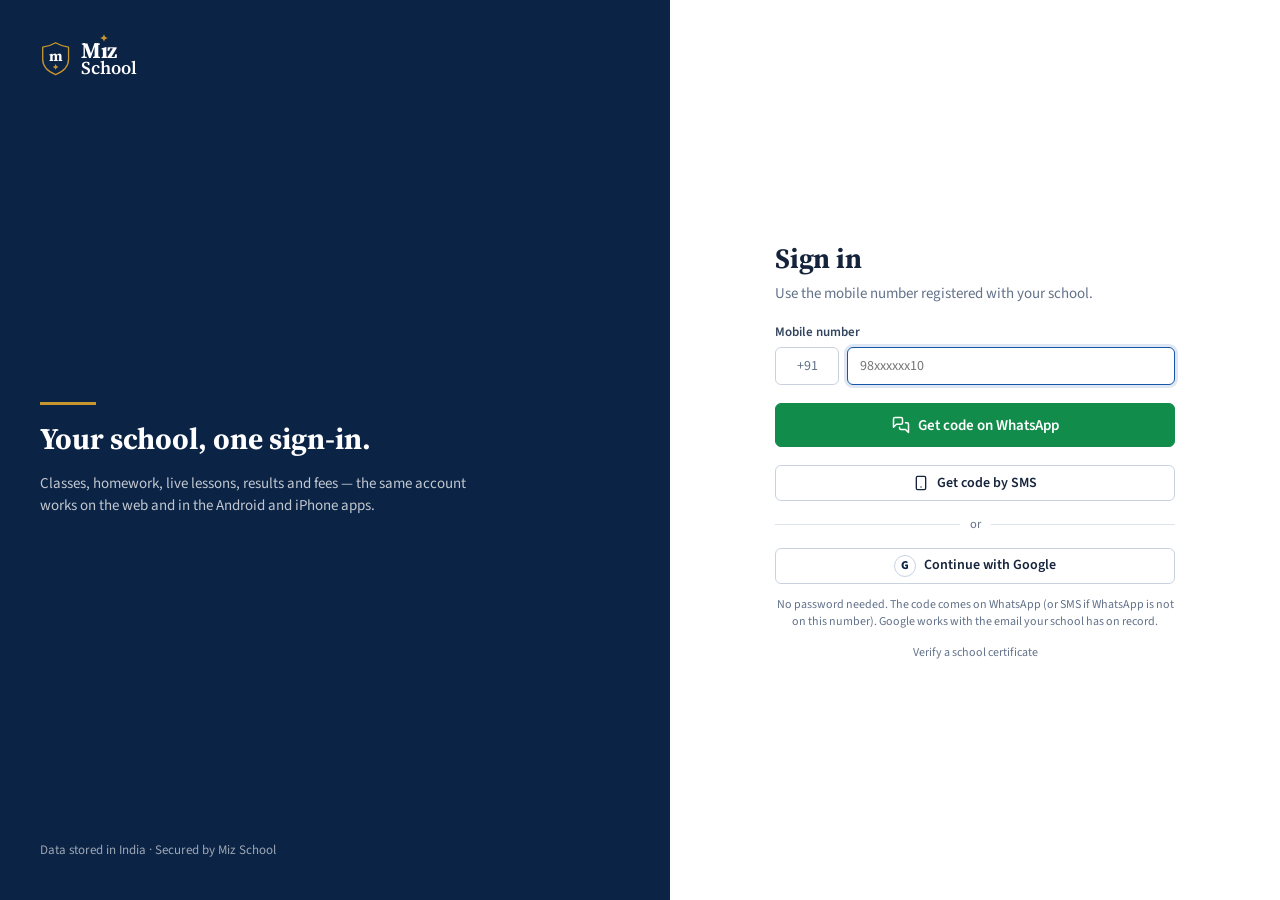
==== staging/index.html @ 941ff46e "Add files via upload" ====
<!doctype html>
<html lang="en">
  <head>
    <meta charset="UTF-8" />
    <meta name="viewport" content="width=device-width, initial-scale=1.0" />
    <meta name="theme-color" content="#0B2345" />
    <link rel="icon" type="image/png" href="./favicon.png" />
    <link rel="apple-touch-icon" href="./app-icon.png" />
    <link rel="preconnect" href="https://fonts.googleapis.com" />
    <link href="https://fonts.googleapis.com/css2?family=Source+Sans+3:wght@400;600;700&family=Source+Serif+4:opsz,wght@8..60,600;8..60,700&display=swap" rel="stylesheet" />
    <title>Miz School · STAGING</title>
  </head>
  <body>
    <div id="root"></div>
    <link rel="stylesheet" href="./main.css"><script type="module" src="./main.js"></script>
  </body>
</html>
---- staging/main.css ----
:root{--brand:#1457a6;--brand-ink:#0b2345;--accent:#c8962e;--brand-50:color-mix(in srgb,var(--brand)7%,white);--brand-100:color-mix(in srgb,var(--brand)14%,white);--brand-600:color-mix(in srgb,var(--brand)85%,black);--bg:#f3f6fa;--surface:#fff;--surface-2:#f8fafc;--line:#dde4ed;--line-strong:#c9d3e0;--ink:#15233b;--ink-2:#33445e;--muted:#63728a;--success:#1e7b4f;--success-bg:#e6f4ec;--danger:#b42318;--danger-bg:#fdecea;--warn:#a15c00;--warn-bg:#fff4e0;--info-bg:var(--brand-50);--radius:6px;--radius-lg:8px;--shadow:0 1px 2px #1023400f;--font:"Source Sans 3",system-ui,-apple-system,"Segoe UI",Roboto,sans-serif;--serif:"Source Serif 4",Georgia,"Times New Roman",serif;--sidebar-w:248px}*{box-sizing:border-box}html,body,#root{height:100%}body{background:var(--bg);color:var(--ink);font-family:var(--font);-webkit-font-smoothing:antialiased;margin:0;font-size:15px;line-height:1.45}a{color:var(--brand);text-decoration:none}a:hover{text-decoration:underline}button{font:inherit}h1,h2,h3,h4{color:var(--ink);margin:0}h1{font-family:var(--serif);letter-spacing:-.01em;font-size:26px;font-weight:700}h2{font-size:18px;font-weight:700}h3{font-size:15px;font-weight:700}p{margin:0}.serif{font-family:var(--serif)}.muted{color:var(--muted)}.small{font-size:13px}.xs{font-size:12px}.strong{font-weight:600}.nowrap{white-space:nowrap}.tnum{font-variant-numeric:tabular-nums}.upper{text-transform:uppercase;letter-spacing:.06em;color:var(--muted);font-size:11.5px;font-weight:700}.row{display:flex;align-items: center;gap:12px}.row.wrap{flex-wrap:wrap}.row.between{justify-content:space-between}.row.top{align-items: flex-start}.stack{display:flex;flex-direction:column;gap:16px}.stack-sm{display:flex;flex-direction:column;gap:8px}.grow{flex:1;min-width:0}.grid{display:grid;gap:16px}.g-2{grid-template-columns:repeat(2,minmax(0,1fr))}.g-3{grid-template-columns:repeat(3,minmax(0,1fr))}.g-4{grid-template-columns:repeat(4,minmax(0,1fr))}.g-main{grid-template-columns:minmax(0,1.65fr)minmax(0,1fr)}@media (max-width:1100px){.g-4{grid-template-columns:repeat(2,minmax(0,1fr))}.g-main{grid-template-columns:1fr}}@media (max-width:720px){.g-2,.g-3{grid-template-columns:1fr}}@media (max-width:520px){.g-4{grid-template-columns:repeat(2,minmax(0,1fr));gap:10px}}.btn{display:inline-flex;border-radius:var(--radius);border:1px solid var(--line-strong);background:var(--surface);color:var(--ink);cursor:pointer;white-space:nowrap;justify-content:center;align-items: center;gap:8px;height:36px;padding:0 14px;font-size:14px;font-weight:600;text-decoration:none!important}.btn:hover{background:var(--surface-2);border-color:#b7c3d3}.btn-primary{background:var(--brand);border-color:var(--brand);color:#fff}.btn-primary:hover{background:var(--brand-600);border-color:var(--brand-600)}.btn-ink{background:var(--brand-ink);border-color:var(--brand-ink);color:#fff}.btn-ghost{color:var(--ink-2);background:0 0;border-color:#0000}.btn-ghost:hover{background:var(--brand-50)}.btn-success{background:var(--success);border-color:var(--success);color:#fff}.btn-danger{color:var(--danger);background:#fff;border-color:#f1b5ae}.btn-sm{height:30px;padding:0 10px;font-size:13px}.btn-lg{height:44px;padding:0 20px;font-size:15px}.btn-block{width:100%}.btn:disabled{opacity:.55;cursor:not-allowed}.icon-btn{border-radius:var(--radius);display:inline-grid;color:var(--ink-2);cursor:pointer;position:relative;background:0 0;border:1px solid #0000;place-items: center;width:36px;height:36px;padding:0}.icon-btn:hover{background:var(--brand-50)}.card{background:var(--surface);border:1px solid var(--line);border-radius:var(--radius-lg);box-shadow:var(--shadow);min-width:0}.card-h{display:flex;border-bottom:1px solid var(--line);justify-content:space-between;align-items: center;gap:12px;padding:14px 16px}.card-h h2{font-size:15.5px}.card-b{padding:16px}.card-f{border-top:1px solid var(--line);background:var(--surface-2);border-radius:0 0 var(--radius-lg)var(--radius-lg);padding:10px 16px}.stat{display:flex;flex-direction:column;gap:4px;padding:14px 16px}.stat .label{color:var(--muted);display:flex;align-items: center;gap:6px;font-size:13px;font-weight:600}.stat .value{letter-spacing:-.01em;font-variant-numeric:tabular-nums;font-size:26px;font-weight:700}.stat .foot{color:var(--muted);font-size:12.5px}.stat .ico{display:grid;background:var(--brand-50);color:var(--brand);border-radius:6px;place-items: center;width:30px;height:30px}@media (max-width:520px){.stat .value{font-size:21px}.stat{padding:12px}}.badge{display:inline-flex;white-space:nowrap;color:var(--ink-2);background:#eef2f7;border-radius:4px;align-items: center;gap:5px;height:22px;padding:0 8px;font-size:12px;font-weight:600}.badge.green{background:var(--success-bg);color:var(--success)}.badge.red{background:var(--danger-bg);color:var(--danger)}.badge.amber{background:var(--warn-bg);color:var(--warn)}.badge.blue{background:var(--brand-50);color:var(--brand)}.badge.navy{background:var(--brand-ink);color:#fff}.dot{display:inline-block;background:currentColor;border-radius:50%;width:8px;height:8px}.table-wrap{overflow-x:auto}table.table{border-collapse:collapse;width:100%;font-size:14px}.table th{text-align:left;text-transform:uppercase;letter-spacing:.04em;color:var(--muted);background:var(--surface-2);border-bottom:1px solid var(--line);white-space:nowrap;padding:9px 12px;font-size:12px;font-weight:700}.table td{vertical-align:middle;border-bottom:1px solid #edf1f6;padding:10px 12px}.table tr:last-child td{border-bottom:0}.table tbody tr:hover td{background:#fafcfe}.table .num{text-align:right;font-variant-numeric:tabular-nums}.field{display:flex;flex-direction:column;gap:6px}.field label{color:var(--ink-2);font-size:13px;font-weight:600}.input,.select,textarea.input{border:1px solid var(--line-strong);border-radius:var(--radius);color:var(--ink);font:inherit;outline:none;background:#fff;width:100%;height:38px;padding:0 12px;font-size:14px}textarea.input{resize:vertical;height:auto;min-height:84px;padding:10px 12px}.input:focus,.select:focus{border-color:var(--brand);box-shadow:0 0 0 3px var(--brand-100)}.search{position:relative}.search svg{position:absolute;color:var(--muted);top:50%;left:10px;transform:translateY(-50%)}.search .input{padding-left:34px}.tabs{display:flex;border-bottom:1px solid var(--line);overflow-x:auto;scrollbar-width:none;gap:2px}.tab{color:var(--muted);cursor:pointer;white-space:nowrap;background:0 0;border:0;border-bottom:2px solid #0000;margin-bottom:-1px;padding:10px 14px;font-size:14px;font-weight:600}.tab.active{color:var(--brand);border-bottom-color:var(--brand)}.seg{display:inline-flex;border:1px solid var(--line-strong);border-radius:var(--radius);overflow:hidden;background:#fff}.seg button{color:var(--ink-2);cursor:pointer;border:0;border-right:1px solid var(--line);background:0 0;padding:6px 12px;font-size:13px;font-weight:600}.seg button:last-child{border-right:0}.seg button.on{background:var(--brand);color:#fff}.list>*{border-bottom:1px solid #edf1f6;padding:12px 16px}.list>:last-child{border-bottom:0}.avatar{display:grid;background:var(--brand-100);color:var(--brand-ink);border-radius:50%;flex-shrink:0;place-items: center;width:36px;height:36px;font-size:13px;font-weight:700}.avatar.sm{width:28px;height:28px;font-size:11px}.avatar.lg{width:52px;height:52px;font-size:18px}.progress{overflow:hidden;background:#e7edf4;border-radius:3px;height:6px}.progress>span{display:block;background:var(--brand);border-radius:3px;height:100%}.time-col{font-variant-numeric:tabular-nums;color:var(--brand-ink);flex-shrink:0;width:58px;font-weight:700}.divider{background:var(--line);height:1px}.empty{text-align:center;color:var(--muted);padding:32px}.shell{display:flex;min-height:100vh}.sidebar{width:var(--sidebar-w);background:var(--surface);border-right:1px solid var(--line);position:sticky;overflow-y:auto;display:flex;flex-direction:column;flex-shrink:0;height:100vh;top:0}.sb-school{border-bottom:1px solid var(--line);display:flex;align-items: center;gap:10px;padding:16px 16px 14px}.sb-school .name{font-family:var(--serif);color:var(--brand-ink);font-size:15px;font-weight:700;line-height:1.2}.sb-nav{flex:1;padding:8px 10px 16px}.sb-group{margin-top:14px}.sb-group .upper{padding:0 10px 6px;font-size:11px}.sb-link{display:flex;border-radius:var(--radius);color:var(--ink-2);cursor:pointer;text-align:left;background:0 0;border:0;align-items: center;gap:10px;width:100%;padding:8px 10px;font-size:14px;font-weight:600}.sb-link:hover{background:var(--brand-50);text-decoration:none}.sb-link.active{background:var(--brand-50);color:var(--brand);box-shadow:inset 3px 0 0 var(--brand)}.sb-link svg{flex-shrink:0}.sb-foot{border-top:1px solid var(--line);color:var(--muted);padding:12px 16px;font-size:12px}.main{display:flex;flex-direction:column;flex:1;min-width:0}.topbar{background:var(--surface);border-bottom:1px solid var(--line);display:flex;position:sticky;z-index:20;align-items: center;gap:12px;height:60px;padding:0 20px;top:0}.topbar .school-title{display:none}.ay-chip{display:inline-flex;color:var(--ink-2);background:var(--surface-2);border:1px solid var(--line);border-radius:var(--radius);align-items: center;gap:6px;padding:5px 10px;font-size:13px;font-weight:600}.content{width:100%;max-width:1360px;margin:0 auto;padding:24px}.page-head{display:flex;flex-wrap:wrap;justify-content:space-between;align-items: flex-end;gap:16px;margin-bottom:20px}.page-head .sub{color:var(--muted);margin-top:4px}.crumbs{color:var(--muted);margin-bottom:6px;font-size:13px}.brand-strip{background:linear-gradient(90deg,var(--brand-ink)0 70%,var(--accent)70% 100%);height:4px}.demo-bar{background:var(--brand-ink);color:#dfe8f5;display:flex;justify-content:space-between;align-items: center;gap:12px;padding:6px 20px;font-size:13px}.demo-bar a,.demo-bar button{color:#fff;font-weight:600}.demo-bar select{color:#fff;font:inherit;background:0 0;border:1px solid #ffffff4d;border-radius:4px;padding:2px 6px;font-size:13px}.demo-bar select option{color:var(--ink)}.notif-dot{position:absolute;background:#d92d20;border:2px solid #fff;border-radius:50%;width:8px;height:8px;top:7px;right:7px}.menu{position:absolute;border:1px solid var(--line);border-radius:var(--radius-lg);z-index:50;background:#fff;min-width:300px;top:calc(100% + 6px);right:0;box-shadow:0 8px 24px #1023401f}.bottom-nav,.drawer-backdrop{display:none}@media (max-width:960px){.sidebar{position:fixed;z-index:60;transition:transform .2s;top:0;left:0;transform:translate(-100%);box-shadow:0 0 40px #0003}.sidebar.open{transform:none}.drawer-backdrop.open{display:block;position:fixed;z-index:55;background:#0b234559;inset:0}.topbar{padding:0 12px}.topbar .school-title{display:flex}.topbar .hide-m{display:none}.content{padding:16px 16px 88px}h1{font-size:22px}.bottom-nav{display:flex;position:fixed;border-top:1px solid var(--line);z-index:40;padding-bottom:env(safe-area-inset-bottom);background:#fff;bottom:0;left:0;right:0}.bottom-nav button{display:flex;color:var(--muted);cursor:pointer;background:0 0;border:0;flex-direction:column;flex:1;align-items: center;gap:3px;padding:8px 2px 7px;font-size:11px;font-weight:600}.bottom-nav button.active{color:var(--brand)}.demo-bar{padding:6px 12px}.demo-bar .hide-m{display:none}}@media (min-width:961px){.only-m{display:none!important}}.modal-back{position:fixed;z-index:80;display:grid;background:#0b234566;place-items: center;padding:16px;inset:0}.modal{border-radius:var(--radius-lg);overflow:auto;background:#fff;width:100%;max-width:520px;max-height:90vh;box-shadow:0 20px 50px #00000040}.toast{position:fixed;background:var(--brand-ink);color:#fff;border-radius:var(--radius);z-index:90;display:flex;align-items: center;gap:8px;padding:10px 16px;font-size:14px;font-weight:600;bottom:24px;left:50%;transform:translate(-50%);box-shadow:0 8px 24px #0003}@media (max-width:960px){.toast{bottom:80px}}.att-row{display:flex;border-bottom:1px solid #edf1f6;align-items: center;gap:12px;padding:9px 16px}.att-btns{display:flex;gap:4px}.att-btns button{border:1px solid var(--line-strong);cursor:pointer;color:var(--muted);background:#fff;border-radius:5px;width:34px;height:30px;font-size:12.5px;font-weight:700}.att-btns button.P.on{background:var(--success);border-color:var(--success);color:#fff}.att-btns button.A.on{background:var(--danger);border-color:var(--danger);color:#fff}.att-btns button.L.on{color:#fff;background:#d98a00;border-color:#d98a00}.att-btns button.V.on{background:var(--brand);border-color:var(--brand);color:#fff}.cal{display:grid;grid-template-columns:repeat(7,1fr);gap:4px}.cal .d{aspect-ratio:1.3;display:grid;color:var(--muted);background:#f1f4f8;border-radius:5px;place-items: center;font-size:12.5px;font-weight:600}.cal .d.present{background:var(--success-bg);color:var(--success)}.cal .d.absent{background:var(--danger-bg);color:var(--danger)}.cal .d.late,.cal .d.leave{background:var(--warn-bg);color:var(--warn)}.cal .h{color:var(--muted);text-align:center;padding-bottom:2px;font-size:11px;font-weight:700}.tt{border-collapse:separate;border-spacing:4px;width:100%;min-width:760px}.tt th{color:var(--muted);text-align:left;padding:4px 6px;font-size:12px;font-weight:700}.tt td{background:var(--brand-50);vertical-align:top;border-left:3px solid var(--brand);border-radius:5px;padding:8px;font-size:13px}.tt td.break{background:0 0;border:0}.tt td.empty-slot{background:#f4f6f9;border-left-color:#dfe5ec}.tt td.now{background:var(--brand);color:#fff}.tt td.now .muted{color:#dbe7f7}.bars{display:flex;align-items: flex-end;gap:6px;height:140px;padding-top:8px}.bars .b{display:flex;flex-direction:column;flex:1;justify-content:flex-end;align-items: center;gap:6px;min-width:0;height:100%}.bars .b span.col{background:var(--brand);border-radius:3px 3px 0 0;width:100%;max-width:34px}.bars .b span.col.muted-col{background:var(--brand-100)}.bars .b small{color:var(--muted);font-size:11px;font-weight:600}.rooms{display:grid;grid-template-columns:repeat(auto-fill,minmax(92px,1fr));gap:8px}.room{border:1px solid var(--line);cursor:pointer;text-align:left;background:#fff;border-radius:6px;padding:8px;font-size:12.5px}.room .beds{display:flex;gap:3px;margin-top:6px}.room .beds i{background:#e3e9f1;border-radius:2px;width:12px;height:12px}.room .beds i.on{background:var(--brand)}.room.full{border-color:var(--brand-100);background:var(--brand-50)}.room.maint{background:var(--warn-bg);border-color:#f3d39a}.stops{position:relative;padding-left:26px}.stops:before{content:"";position:absolute;background:var(--line-strong);width:2px;top:8px;bottom:8px;left:9px}.stop{position:relative;padding:8px 0}.stop:before{content:"";position:absolute;border:2px solid var(--line-strong);background:#fff;border-radius:50%;width:12px;height:12px;top:13px;left:-22px}.stop.done:before{background:var(--success);border-color:var(--success)}.stop.current:before{background:var(--brand);border-color:var(--brand);box-shadow:0 0 0 4px var(--brand-100)}.qr-frame{aspect-ratio:1;position:relative;overflow:hidden;display:grid;background:#0f1a2c;border-radius:10px;place-items: center;max-width:320px;margin:0 auto}.qr-frame .corner{position:absolute;border:4px solid #fff;width:38px;height:38px}.qr-frame .scanline{position:absolute;animation:scan 2.2s ease-in-out infinite alternate;background:#4ade80;height:2px;left:12%;right:12%;box-shadow:0 0 12px #4ade80}@keyframes scan{0%{top:18%}to{top:80%}}.pub-nav{display:flex;border-bottom:1px solid var(--line);position:sticky;z-index:30;background:#fff;align-items: center;gap:28px;height:68px;padding:0 max(20px,50vw - 600px);top:0}.pub-nav .links{display:flex;gap:22px;font-size:14.5px;font-weight:600}.pub-nav .links a{color:var(--ink-2)}.pw{max-width:1200px;margin:0 auto;padding:0 20px}.hero{border-bottom:1px solid var(--line);background:#fff}.hero-in{display:grid;grid-template-columns:1fr 1.15fr;align-items: center;gap:48px;padding-top:64px;padding-bottom:56px}.hero h1{color:var(--brand-ink);font-size:44px;line-height:1.1}.eyebrow{display:inline-flex;color:var(--brand);background:var(--brand-50);border:1px solid var(--brand-100);border-radius:4px;align-items: center;gap:8px;padding:4px 10px;font-size:13px;font-weight:700}.section{padding:64px 0}.section h2.title{font-family:var(--serif);color:var(--brand-ink);font-size:30px}.feature{padding:20px}.feature .ico{display:grid;background:var(--brand-50);color:var(--brand);border-radius:6px;place-items: center;width:38px;height:38px;margin-bottom:12px}.footer{background:var(--brand-ink);color:#b9c7db;padding:40px 0;font-size:14px}.footer a{color:#fff}@media (max-width:960px){.pub-nav .links{display:none}.hero-in{grid-template-columns:1fr;gap:28px;padding-top:36px;padding-bottom:36px}.pub-nav{gap:12px}.pub-nav .btn-ghost{display:none}.hero h1{font-size:32px}.section{padding:40px 0}.section h2.title{font-size:24px}}.role-card{display:flex;border:1px solid var(--line);border-radius:var(--radius-lg);cursor:pointer;text-align:left;background:#fff;align-items: flex-start;gap:12px;width:100%;padding:14px}.role-card:hover{border-color:var(--brand);box-shadow:0 0 0 3px var(--brand-50)}.role-card .ico{display:grid;background:var(--brand-50);color:var(--brand);border-radius:6px;flex-shrink:0;place-items: center;width:38px;height:38px}.school-pick{border:1px solid var(--line);border-radius:var(--radius-lg);cursor:pointer;text-align:left;display:flex;background:#fff;align-items: center;gap:14px;width:100%;padding:16px}.school-pick.on{border-color:var(--brand);box-shadow:0 0 0 3px var(--brand-100)}.login{display:grid;grid-template-columns:1.1fr 1fr;background:#fff;min-height:100vh}.login-art{background:var(--brand-ink);color:#fff;position:relative;overflow:hidden;display:flex;flex-direction:column;justify-content:space-between;padding:40px}.login-form{display:flex;flex-direction:column;justify-content:center;align-items: center;padding:32px 20px}.login-form .box{width:100%;max-width:400px}@media (max-width:900px){.login{grid-template-columns:1fr}.login-art{min-height:230px;padding:24px 20px}.login-art .campus{opacity:.35}}.report{border:1px solid var(--line-strong);border-radius:var(--radius-lg);background:#fff}.report-head{display:flex;border-bottom:2px solid var(--brand-ink);align-items: center;gap:16px;padding:18px 20px}@media print{.sidebar,.topbar,.bottom-nav,.demo-bar,.no-print{display:none!important}.content{padding:0}}.spin{animation:spin 1s linear infinite}@keyframes spin{to{transform:rotate(360deg)}}.bars .b small{white-space:nowrap;overflow:hidden;text-overflow:clip;max-width:100%}@media (max-width:520px){.bars{gap:3px}.bars .b small{font-size:9.5px}}:root{--shadow:0 1px 2px #1023400d,0 2px 8px #1023400a;--radius-lg:10px}body{background:#f2f5f9}.icon-tile{display:inline-grid;border-radius:9px;flex-shrink:0;place-items: center}.card{transition:box-shadow .15s,border-color .15s}.card-h h2{font-size:15px}.stat{position:relative;overflow:hidden;gap:10px;padding:16px}.stat:after{content:"";position:absolute;background:var(--tone,var(--brand));opacity:.85;height:3px;bottom:0;left:0;right:0}.stat .label{display:block;text-transform:uppercase;letter-spacing:.04em;color:var(--muted);font-size:12.5px}.stat .value{display:block;color:var(--ink);margin-top:2px;font-size:26px;line-height:1.15}.stat .foot{padding-top:2px}.welcome{position:relative;overflow:hidden;background:var(--brand-ink);color:#fff;border-radius:12px;margin-bottom:20px;box-shadow:0 6px 20px #0b23452e}.welcome:before{content:"";position:absolute;background:radial-gradient(circle at 85% -20%,color-mix(in srgb,var(--brand)70%,transparent)0,transparent 55%);inset:0}.welcome-art{opacity:.9;pointer-events:none;max-width:55%;bottom:0;right:-10px;position:absolute!important;width:460px!important}.welcome-in{position:relative;display:flex;flex-wrap:wrap;align-items: center;gap:18px;padding:24px 26px}.welcome h1{color:#fff;margin-top:4px;font-size:28px}.welcome-date{color:#ffffffbf;display:flex;align-items: center;gap:6px;font-size:13px}.welcome-sub{color:#ffffffd1;margin-top:4px}.welcome-crest{display:grid;background:#ffffff1a;border:1px solid #ffffff2e;border-radius:12px;flex-shrink:0;place-items: center;width:70px;height:76px}.welcome-chip{display:inline-flex;color:#fff;background:#ffffff1f;border:1px solid #ffffff2e;border-radius:999px;align-items: center;gap:6px;padding:4px 10px;font-size:12.5px;font-weight:600}.welcome-stripe{position:relative;background:linear-gradient(90deg,var(--accent)0 28%,var(--brand)28% 100%);height:4px}.welcome .btn{color:#fff;background:#ffffff1f;border-color:#ffffff40}.welcome .btn:hover{background:#fff3}.welcome .btn-primary{color:var(--brand-ink);background:#fff;border-color:#fff}.welcome .btn-primary:hover{background:#eef3fa}.welcome-actions{position:relative;margin-left:auto}@media (max-width:720px){.welcome-in{gap:12px;padding:18px}.welcome h1{font-size:22px}.welcome-crest{width:54px;height:58px}.welcome-art{opacity:.5;max-width:80%}.welcome-actions{width:100%;margin-left:0}}.qa-grid{display:grid;grid-template-columns:repeat(auto-fill,minmax(118px,1fr));gap:10px}.qa{display:flex;border:1px solid var(--line);cursor:pointer;color:var(--ink-2);text-align:center;background:#fff;border-radius:10px;flex-direction:column;align-items: center;gap:8px;padding:14px 8px;transition:all .15s;font-size:13px;font-weight:600}.qa:hover{border-color:var(--brand);color:var(--brand);transform:translateY(-1px);box-shadow:0 4px 12px #10234014}.date-box{overflow:hidden;border:1px solid var(--line);text-align:center;background:#fff;border-radius:8px;flex-shrink:0;width:46px}.date-box .m{display:block;background:var(--brand);color:#fff;text-transform:uppercase;padding:2px 0;font-size:10.5px;font-weight:700}.date-box .d{display:block;color:var(--brand-ink);padding:3px 0;font-size:17px;font-weight:700}.sb-ico{display:inline-grid;border-radius:7px;flex-shrink:0;place-items: center;width:28px;height:28px}.sb-link{padding:6px 8px}.sb-link.active{background:var(--brand);color:#fff;box-shadow:0 3px 10px color-mix(in srgb,var(--brand)35%,transparent)}.sb-link.active .sb-ico{color:#fff!important;background:#ffffff2e!important}.sb-school{background:linear-gradient(180deg,var(--brand-50),#fff)}.page-head h1{line-height:1.15}.tt td{border-radius:7px}.list>.row:hover{background:#fafcff}.role-card .ico,.feature .ico{border-radius:10px}.badge.violet{color:#6a3fc2;background:#efeafc}.badge.teal{color:#0f7a74;background:#e1f4f3}.badge.indigo{color:#3a45b8;background:#e9ebfb}.badge.rose{color:#b3245f;background:#fce8f0}.ellipsis{display:block;white-space:nowrap;overflow:hidden;text-overflow:ellipsis}.kanban{display:grid;grid-template-columns:repeat(5,minmax(210px,1fr));overflow-x:auto;gap:12px;padding-bottom:6px}.kan-col{background:#eef2f7;border-radius:10px;min-height:200px;padding:8px}.kan-head{display:flex;border-top:3px solid;border-radius:6px 6px 0 0;justify-content:space-between;align-items: center;padding:6px 6px 10px}.kan-card{border:1px solid var(--line);cursor:pointer;box-shadow:var(--shadow);background:#fff;border-radius:8px;margin-bottom:8px;padding:10px}.kan-card:hover{border-color:var(--brand)}.chan{display:inline-flex;border:1px solid var(--line-strong);cursor:pointer;background:#fff;border-radius:8px;align-items: center;gap:6px;padding:7px 12px;font-size:13.5px;font-weight:600}.chan[data-on=true]{border-color:var(--brand);background:var(--brand-50);color:var(--brand)}.chan input{accent-color:var(--brand)}.switch{position:relative;flex-shrink:0;width:40px;height:22px}.switch input{opacity:0;width:0;height:0}.switch span{position:absolute;cursor:pointer;background:#cfd8e3;border-radius:22px;transition:all .2s;inset:0}.switch span:before{content:"";position:absolute;background:#fff;border-radius:50%;width:16px;height:16px;transition:all .2s;top:3px;left:3px}.switch input:checked+span{background:var(--success)}.switch input:checked+span:before{transform:translate(18px)}.wa{overflow:hidden;border:1px solid var(--line);border-radius:12px}.wa-head{color:#fff;display:flex;background:#075e54;align-items: center;gap:10px;padding:10px 12px}.wa-body{background:#e5ddd5;min-height:200px;padding:16px 12px}.wa-msg{white-space:pre-wrap;background:#fff;border-radius:0 8px 8px;max-width:90%;padding:8px 10px;font-size:13.5px;box-shadow:0 1px 1px #0000001a}.wa-time{text-align:right;color:#53bdeb;margin-top:4px;font-size:10.5px}.chat{display:grid;grid-template-columns:300px 1fr;overflow:hidden;height:calc(100vh - 230px);min-height:460px}.chat-list{border-right:1px solid var(--line);overflow-y:auto}.chat-item{display:flex;text-align:left;cursor:pointer;background:0 0;border:0;border-bottom:1px solid #edf1f6;align-items: center;gap:10px;width:100%;padding:12px 14px}.chat-item.on,.chat-item:hover{background:var(--brand-50)}.chat-pane{display:flex;flex-direction:column;min-width:0}.chat-top{border-bottom:1px solid var(--line);padding:12px 16px}.chat-body{overflow-y:auto;display:flex;background:#f7f9fc;flex-direction:column;flex:1;gap:8px;padding:16px}.bubble{border:1px solid var(--line);background:#fff;border-radius:12px 12px 12px 2px;align-self: flex-start;max-width:70%;padding:8px 12px;font-size:14px}.bubble.me{background:var(--brand);color:#fff;border-color:var(--brand);border-radius:12px 12px 2px;align-self: flex-end}.bubble span{display:block;opacity:.7;text-align:right;margin-top:3px;font-size:10.5px}.chat-input{display:flex;border-top:1px solid var(--line);gap:8px;padding:10px}@media (max-width:760px){.chat{grid-template-columns:1fr;height:auto}.chat-list{border-right:0;border-bottom:1px solid var(--line);max-height:200px}.chat-body{min-height:320px}}.slot[data-state=booked]{background:var(--surface-2)}.slot[data-state=mine]{border-color:var(--success);background:var(--success-bg)}.bigcal{display:grid;grid-template-columns:repeat(7,1fr)}.bc-h{color:var(--muted);text-align:center;border-bottom:1px solid var(--line);padding:8px;font-size:12px;font-weight:700}.bc-d{display:flex;border-bottom:1px solid #edf1f6;border-right:1px solid #edf1f6;flex-direction:column;gap:3px;min-height:96px;padding:6px}.bc-d .n{color:var(--ink-2);font-size:12.5px;font-weight:700}.bc-d.today .n{background:var(--brand);color:#fff;display:grid;border-radius:999px;place-items: center;width:24px;height:24px}.bc-d.empty{background:#fafbfd}.bc-ev{white-space:nowrap;overflow:hidden;text-overflow:ellipsis;border-radius:4px;padding:2px 5px;font-size:11px;font-weight:600}@media (max-width:720px){.bc-d{min-height:58px}.bc-ev{height:6px;padding:0;font-size:0}}.opt{display:flex;border:1px solid var(--line-strong);cursor:pointer;text-align:left;background:#fff;border-radius:10px;align-items: center;gap:12px;width:100%;padding:12px 14px;font-size:15px}.opt:hover{border-color:var(--brand)}.opt.on{border-color:var(--brand);background:var(--brand-50);box-shadow:0 0 0 3px var(--brand-100)}.opt-k{display:grid;background:#eef2f7;border-radius:50%;place-items: center;width:28px;height:28px;font-size:13px;font-weight:700}.opt.on .opt-k{background:var(--brand);color:#fff}.qdot{border:1px solid var(--line-strong);cursor:pointer;background:#fff;border-radius:8px;width:32px;height:32px;font-weight:700}.qdot.done{background:var(--success-bg);color:var(--success);border-color:#a6d9bc}.qdot.cur{background:var(--brand);color:#fff;border-color:var(--brand)}.otp{text-align:center;letter-spacing:14px;width:200px;height:60px;font-size:30px;font-weight:700}.cert{border:6px double var(--brand-ink);background:#fffdf8}.idgrid{display:grid;grid-template-columns:repeat(auto-fill,minmax(210px,1fr));gap:14px}.idcard{overflow:hidden;border:1px solid var(--line);background:#fff;border-radius:12px;box-shadow:0 6px 16px #10234014}.id-top{display:flex;background:var(--brand-ink);color:#fff;border-bottom:3px solid var(--accent);align-items: center;gap:8px;padding:10px 12px}.id-mid{text-align:center;padding:14px 10px 8px}.id-bot{display:flex;justify-content:space-between;align-items: center;gap:8px;padding:8px 12px 12px;line-height:1.5}.busmap{position:relative;overflow:hidden;background:#eef3ea;border-radius:10px}.busmap svg{display:block;width:100%;height:auto}.bus-pin{transition:transform 1.2s linear}.hero-pro{background:linear-gradient(180deg,#fff 0%,var(--brand-50)100%)}.stat-band{display:grid;grid-template-columns:repeat(4,1fr);border:1px solid var(--line);position:relative;z-index:2;background:#fff;border-radius:12px;gap:0;margin-bottom:-36px;box-shadow:0 8px 24px #1023400f}.stat-band>div{border-right:1px solid var(--line);padding:18px 22px}.stat-band>div:last-child{border-right:0}.stat-band .n{font-family:var(--serif);color:var(--brand-ink);font-size:28px;font-weight:700}.stat-band .l{color:var(--muted);font-size:13px;font-weight:600}.hero-pro+.section{padding-top:88px}.stage-row{display:grid;grid-template-columns:repeat(5,1fr);gap:12px}.stage-card{position:relative}.app-sec{display:grid;grid-template-columns:1.2fr 1fr;align-items: center;gap:48px}.phone{position:relative;background:#0d1626;border-radius:36px;width:300px;margin:0 auto;padding:12px;box-shadow:0 30px 60px #0b234540}.phone-notch{position:absolute;z-index:2;background:#0d1626;border-radius:0 0 14px 14px;width:110px;height:22px;top:12px;left:50%;transform:translate(-50%)}.phone>.phone-top,.phone>.phone-body,.phone>.phone-nav{background:#f3f6fa}.phone-top{display:flex;border-bottom:1px solid var(--line);color:var(--brand-ink);border-radius:26px 26px 0 0;align-items: center;gap:8px;padding:30px 14px 10px;background:#fff!important}.phone-body{min-height:380px;padding:12px}.ph-alert{display:flex;background:var(--success-bg);color:var(--success);border-radius:10px;align-items: center;gap:8px;margin-bottom:10px;padding:8px 10px;font-size:12.5px;font-weight:600}.ph-grid{display:grid;grid-template-columns:1fr 1fr;gap:8px;margin-bottom:10px}.ph-tile{border:1px solid var(--line);display:flex;color:var(--brand);background:#fff;border-radius:10px;flex-direction:column;gap:1px;padding:8px 10px}.ph-tile strong{color:var(--ink);font-size:16px}.ph-tile span{color:var(--muted);font-size:11px}.ph-card{border:1px solid var(--line);background:#fff;border-radius:10px;margin-bottom:8px;padding:9px 10px}.ph-btn{display:inline-block;background:var(--brand);color:#fff;border-radius:6px;margin-top:6px;padding:4px 10px;font-size:11.5px;font-weight:700}.phone-nav{display:flex;border-top:1px solid var(--line);color:var(--muted);border-radius:0 0 26px 26px;justify-content:space-around;padding:12px 8px 16px;background:#fff!important}.phone-nav svg:first-child{color:var(--brand)}.faq-q{display:flex;cursor:pointer;text-align:left;color:var(--ink);background:#fff;border:0;justify-content:space-between;align-items: center;gap:12px;width:100%;padding:16px 20px;font-size:15.5px;font-weight:700}.faq-q:hover{background:var(--surface-2)}.faq-a{color:var(--ink-2);padding:0 20px 18px}@media (max-width:1100px){.stage-row{grid-template-columns:repeat(3,1fr)}}@media (max-width:860px){.stat-band{grid-template-columns:repeat(2,1fr);margin-bottom:-24px}.stat-band>div:nth-child(2){border-right:0}.stat-band>div:nth-child(-n+2){border-bottom:1px solid var(--line)}.stat-band .n{font-size:22px}.app-sec{grid-template-columns:1fr;gap:28px}.stage-row{grid-template-columns:1fr 1fr}}@media (max-width:520px){.stage-row,.section .g-4{grid-template-columns:1fr}}.hero-dark{position:relative;overflow:hidden;color:#fff;background:radial-gradient(900px 420px at 85% 10%,#3b82f659,#0000 60%),radial-gradient(700px 380px at 5% 100%,#d99a1e38,#0000 60%),linear-gradient(160deg,#0b1f45 0%,#0f2d66 55%,#123a82 100%);border-bottom:0}.hero-dark:before{content:"";position:absolute;mask-image:linear-gradient(#000 0%,#0000 85%);pointer-events:none;background-image:linear-gradient(#ffffff0d 1px,#0000 1px),linear-gradient(90deg,#ffffff0d 1px,#0000 1px);background-size:44px 44px;inset:0}.hero-dark>*{position:relative}.hero-dark h1{color:#fff}.hero-dark .hl{background:linear-gradient(90deg,#fbbf24,#f59e0b);color:#0000;-webkit-background-clip:text;background-clip:text}.hero-lead{color:#c7d6f0;max-width:560px;font-size:18px}.hero-ticks{color:#dbe7fb}.eyebrow-dark{display:inline-flex;color:#fff;background:#ffffff1a;border:1px solid #fff3;border-radius:999px;align-self: flex-start;align-items: center;gap:8px;padding:5px 12px;font-size:13px;font-weight:700}.live-dot{background:#34d399;border-radius:50%;width:8px;height:8px;box-shadow:0 0 0 4px #34d39940}.btn-gold{color:#1b1300;background:linear-gradient(#fbbf24,#f59e0b);border-color:#f59e0b;box-shadow:0 8px 20px #f59e0b59}.btn-gold:hover{background:#f59e0b;border-color:#d97706}.btn-glass{color:#fff;background:#ffffff14;border-color:#ffffff4d}.btn-glass:hover{background:#ffffff29;border-color:#ffffff73}.hero-dark .card{border-color:#fff3;box-shadow:0 30px 70px #00000059}.hero-dark .stat-band{border-color:#0000;box-shadow:0 18px 40px #0b1f4540}.hero-dark .stat-band>div{padding:20px 22px}.kicker{display:inline-flex;letter-spacing:.08em;text-transform:uppercase;color:var(--brand);background:var(--brand-50);border:1px solid var(--brand-100);border-radius:999px;align-items: center;gap:6px;padding:4px 10px;font-size:12px;font-weight:800}.tone-card{border-top:4px solid var(--t);background:linear-gradient(180deg,var(--tb)0%,#fff 55%)}.tone-hover{transition:transform .15s,box-shadow .15s,border-color .15s}.tone-hover:hover{border-color:var(--t);background:linear-gradient(180deg,var(--tb)0%,#fff 70%);transform:translateY(-3px);box-shadow:0 12px 28px #1023401a}.section h2.title{font-size:32px}.cta-band{color:#fff;background:radial-gradient(600px 240px at 90% 0%,#fbbf2440,#0000 60%),linear-gradient(120deg,#0b1f45,#1d4ed8)!important;border:0!important;padding:32px 36px!important;box-shadow:0 20px 50px #1d4ed840!important}.pub-nav{backdrop-filter:saturate(1.4)blur(8px);background:#ffffffeb}.footer{background:linear-gradient(#0b1f45,#081734)}@media (max-width:960px){.section h2.title{font-size:24px}}.hero-dark .card{color:var(--ink)}.hero-dark .stat-band{margin-bottom:0}.hero-dark>.pw:last-child{padding-bottom:44px}.hero-dark+.section{padding-top:64px}.kicker{align-self: flex-start;width:-moz-fit-content;width:fit-content}.stat{background:linear-gradient(180deg,color-mix(in srgb,var(--tone,var(--brand))9%,white)0%,#fff 62%)}.demo-bar{background:linear-gradient(90deg,var(--brand-ink),color-mix(in srgb,var(--brand)70%,var(--brand-ink)))}.sb-school{background:linear-gradient(135deg,var(--brand-ink),color-mix(in srgb,var(--brand)75%,var(--brand-ink)));border-bottom:3px solid var(--accent)}.sb-school .name{color:#fff}.sb-school .xs.muted{color:#ffffffb8}.sb-school .row span[style]{color:#fff!important}.page-head h1{color:var(--brand-ink)}.card-h{background:linear-gradient(#fbfcfe,#fff)}.btn-primary{background:linear-gradient(180deg,color-mix(in srgb,var(--brand)88%,white),var(--brand))}.hero-dark{background:#0b2345}.hero-dark:before{display:none}.hero-dark .hl{color:#f5b83d;background:0 0;-webkit-background-clip:initial;background-clip:initial}.live-dot{box-shadow:none}.btn-gold{box-shadow:none;background:#f5b83d;border-color:#f5b83d}.btn-gold:hover{background:#e9a825;border-color:#e9a825}.hero-dark .card{box-shadow:0 12px 28px #00000040}.tone-card{background:#fff}.tone-hover:hover{background:#fff;transform:none}.cta-band{box-shadow:none!important;background:#0b2345!important;border-left:6px solid #f5b83d!important}.footer{background:#0b2345}.stat{background:#fff}.demo-bar,.sb-school{background:var(--brand-ink)}.btn-primary{background:var(--brand)}.card-h{background:#fff}.pub-nav{backdrop-filter:none;background:#fff}.eyebrow-dark{color:#f5c56b;letter-spacing:.08em;text-transform:uppercase;background:0 0;border:0;border-radius:0;padding:0;font-size:13px;font-weight:700}.hero-photo{position:relative;background-color:#0b2345;background-position:50% 30%;background-repeat:no-repeat;background-size:cover}.hero-photo:after{content:"";position:absolute;pointer-events:none;background:linear-gradient(90deg,#081a36f5 0%,#081a36db 45%,#081a368c 100%);inset:0}.hero-photo>*{position:relative;z-index:1}.day-grid{display:grid;grid-template-columns:repeat(3,1fr);gap:20px}.day-card{border:1px solid var(--line);overflow:hidden;background:#fff;border-radius:14px;margin:0}.day-img{position:relative;aspect-ratio:16/10;background:#dfe6f0}.day-img img{object-fit:cover;display:block;width:100%;height:100%}.day-time{position:absolute;color:#fff;background:#0b2345;border-radius:6px;padding:4px 10px;font-size:12.5px;font-weight:700;bottom:12px;left:12px}.day-card figcaption{padding:16px 18px 18px}@media (max-width:900px){.day-grid{grid-template-columns:1fr}.hero-photo:after{background:#081a36e6}}.alloc-table td.alloc-cell{padding:4px}.alloc-btn{text-align:left;border:1px solid var(--line);cursor:pointer;font:inherit;color:var(--ink);background:#fff;border-radius:6px;width:100%;min-width:96px;padding:5px 7px;font-size:12.5px;line-height:1.35}.alloc-btn:hover{border-color:var(--brand);background:var(--brand-50)}.alloc-btn.warn{border-color:var(--warn);background:var(--warn-bg)}.alloc-btn.err{border-color:var(--danger);background:var(--danger-bg)}.alloc-btn.changed{box-shadow:inset 3px 0 0 var(--brand)}.alloc-line{display:block;white-space:nowrap}.alloc-line b{color:var(--brand)}th.center,td.center{text-align:center}.chip-btn{border:1px solid var(--line);font:inherit;color:var(--ink-2);cursor:pointer;background:#fff;border-radius:4px;height:26px;padding:0 9px;font-size:12px;font-weight:600}.chip-btn.on.green{background:var(--success-bg);color:var(--success);border-color:var(--success)}.chip-btn.on.amber{background:var(--warn-bg);color:var(--warn);border-color:var(--warn)}.chip-btn.on.red{background:var(--danger-bg);color:var(--danger);border-color:var(--danger)}.chip-btn.on.blue{background:var(--brand-50);color:var(--brand);border-color:var(--brand)}.chip-btn.on.violet{color:#6a3fc2;background:#efeafc;border-color:#6a3fc2}.att-strip{display:flex;gap:2px}.att-dot{background:#e5e9f0;border-radius:2px;width:8px;height:16px}.att-dot.green{background:#3aa76d}.att-dot.amber{background:#e0a030}.att-dot.red{background:#d9534f}.att-dot.blue{background:#5b8def}.att-dot.violet{background:#8a63d2}.sub-tag{display:inline-block;color:#6a3fc2;margin-top:2px;font-size:11px;font-weight:700}@media (max-width:900px){.alloc-side{grid-template-columns:1fr!important}}.viewonly-bar{display:flex;background:var(--brand-50);color:var(--brand-ink);border:1px solid #d5e2f5;border-radius:6px;align-items: center;gap:8px;margin:0 0 14px;padding:8px 12px;font-size:13px;font-weight:600}.view-only .btn-primary,.view-only .chip-btn,.view-only .alloc-btn{opacity:.5;cursor:not-allowed}.acc-cell{border:1px solid var(--line);font:inherit;cursor:pointer;color:#9aa6b8;background:#fff;border-radius:4px;min-width:58px;height:26px;font-size:11.5px;font-weight:700}.acc-cell.view{background:var(--brand-50);color:var(--brand);border-color:#c9d9f2}.acc-cell.edit{background:var(--success-bg);color:var(--success);border-color:#b7dfc8}.acc-cell:disabled{cursor:not-allowed;opacity:.8}.doc-sheet{position:relative;border:1px solid var(--line-strong);color:#14213d;overflow:hidden;background:#fff;border-radius:8px;padding:22px 24px}.cert-sheet{border:6px double var(--brand-ink);background:#fffdf8;padding:26px 30px}.doc-head{display:flex;border-bottom:2px solid var(--brand-ink);align-items: center;gap:14px;padding-bottom:12px}.doc-school{color:var(--brand-ink);font-family:"Source Serif 4",Georgia,serif;font-size:20px;font-weight:700;line-height:1.2}.doc-kind{text-align:right;letter-spacing:.06em;color:var(--brand);font-size:13px;font-weight:800}.doc-grid{display:grid;grid-template-columns:repeat(2,minmax(0,1fr));gap:6px 18px;margin-top:14px;font-size:13px}.doc-grid>div{display:flex;border-bottom:1px dotted #d4dbe6;justify-content:space-between;gap:10px;padding-bottom:4px}.doc-grid span{color:#5b6b82}.doc-table{border-collapse:collapse;width:100%;margin-top:14px;font-size:13px}.doc-table th,.doc-table td{text-align:left;vertical-align:top;border:1px solid #cfd8e5;padding:6px 9px}.doc-table th{background:#eef3fa;font-size:12px}.doc-table .num{text-align:right;font-variant-numeric:tabular-nums}.doc-table.tc td{padding:5px 8px;font-size:12.5px}.doc-words{background:#f6f8fb;border-radius:4px;margin-top:8px;padding:7px 10px;font-size:13px}.doc-foot{display:flex;flex-wrap:wrap;justify-content:space-between;align-items: flex-end;gap:16px;margin-top:22px}.doc-qr{display:grid;border:1px solid #cfd8e5;border-radius:4px;place-items: center;width:64px;height:64px}.doc-sign{text-align:center;color:#5b6b82;min-width:150px;font-size:12px}.doc-sign .line{border-top:1px solid #8a97ab;margin:4px 0}.doc-terms{color:#6b7a90;border-top:1px solid #e3e8ef;margin-top:14px;padding-top:8px;font-size:11px}.doc-title{text-align:center;text-decoration:underline;color:var(--brand-ink);margin:18px 0 14px;font-family:"Source Serif 4",Georgia,serif;font-size:22px;font-weight:700}.doc-body p{font-size:15px;line-height:1.95}.doc-dup{position:absolute;color:#b4231817;letter-spacing:.1em;pointer-events:none;font-size:64px;font-weight:800;top:40%;left:50%;transform:translate(-50%,-50%)rotate(-24deg)}@media (max-width:560px){.doc-grid{grid-template-columns:1fr}.doc-sheet{padding:16px}}@media print{body *{visibility:hidden!important}.print-area,.print-area *{visibility:visible!important}.print-area{border-radius:0;width:100%;top:0;left:0;position:absolute!important}.modal-back{background:0 0!important}}.stop-line{list-style:none;position:relative;margin:0;padding:0}.stop-line li{position:relative;display:flex;gap:12px;padding:0 0 14px}.stop-line li:last-child{padding-bottom:0}.stop-line li:before{content:"";position:absolute;background:var(--line);width:2px;top:14px;bottom:0;left:6px}.stop-line li:last-child:before{display:none}.stop-line .dot{border:2px solid var(--line-strong);background:var(--surface);position:relative;z-index:1;border-radius:50%;flex:none;width:14px;height:14px;margin-top:3px}.stop-line li.done .dot{background:var(--success);border-color:var(--success)}.stop-line li.done:before{background:var(--success)}.stop-line li.next .dot{border-color:var(--brand);box-shadow:0 0 0 4px var(--brand-100)}.stop-line li.mine .strong{color:var(--brand-ink)}.bus-banner{display:flex;border-radius:var(--radius-lg);background:var(--surface-2);border:1px solid var(--line);align-items: center;gap:12px;padding:12px 14px}.bus-banner.running{background:var(--info-bg);border-color:var(--brand-100);color:var(--brand-ink)}.bus-banner.at_school,.bus-banner.ended{background:var(--success-bg);border-color:#bfe3cd}.board-grid{display:grid;grid-template-columns:repeat(auto-fill,minmax(230px,1fr));gap:8px}.board-chip{display:flex;text-align:left;font:inherit;border:1px solid var(--line-strong);border-radius:var(--radius-lg);background:var(--surface);color:var(--ink);cursor:pointer;align-items: center;gap:10px;min-height:48px;padding:8px 12px}.board-chip.on{background:var(--success-bg);border-color:var(--success);color:var(--success)}.board-chip:disabled{cursor:default;opacity:.75}.otp-big{letter-spacing:.3em;color:var(--brand-ink);border:2px dashed var(--accent);border-radius:var(--radius-lg);padding:10px 0 10px .3em;font-size:44px;font-weight:700}.otp-input{letter-spacing:.5em;text-align:center;height:56px;font-size:28px}.bell-btn{position:relative;margin-right:4px}.bell-count{position:absolute;background:var(--danger);color:#fff;display:grid;border-radius:9px;place-items: center;min-width:17px;height:17px;padding:0 4px;font-size:10.5px;font-weight:700;line-height:1;top:2px;right:0}.chat-layout{display:grid;grid-template-columns:minmax(260px,340px)minmax(0,1fr);align-items: start;gap:16px}.chat-list .list{overflow:auto;max-height:calc(100vh - 250px)}.thread-row{display:flex;text-align:left;border:0;border-bottom:1px solid var(--line);font:inherit;color:inherit;cursor:pointer;background:0 0;align-items: flex-start;gap:10px;width:100%;padding:12px 14px}.thread-row:hover{background:var(--surface-2)}.thread-row.on{background:var(--brand-50);box-shadow:inset 3px 0 0 var(--brand)}.thread-row.unread .strong{color:var(--brand-ink)}.count-dot{background:var(--brand);color:#fff;display:grid;border-radius:10px;flex:none;place-items: center;min-width:20px;height:20px;padding:0 6px;font-size:11.5px;font-weight:700}.chat-card{display:flex;flex-direction:column}.chat-card .card-h{gap:10px}.chat-body{overflow:auto;background:var(--surface-2);display:flex;flex-direction:column;gap:6px;min-height:280px;max-height:calc(100vh - 360px);padding:14px 16px}.chat-day{text-align:center;color:var(--muted);text-transform:uppercase;letter-spacing:.04em;margin:8px 0;font-size:11.5px}.bubble{background:var(--surface);border:1px solid var(--line);white-space:pre-wrap;word-break:break-word;border-radius:12px 12px 12px 4px;max-width:78%;padding:8px 12px;font-size:14.5px;line-height:1.45}.bubble.mine{background:var(--brand);color:#fff;border-color:var(--brand);border-radius:12px 12px 4px;margin-left:auto}.bubble-time{opacity:.7;text-align:right;margin-top:2px}.chat-compose{display:flex;border-top:1px solid var(--line);align-items: flex-end;gap:8px;padding:12px 16px}.chat-compose textarea{resize:none;min-height:44px}@media (max-width:900px){.chat-layout{grid-template-columns:1fr}.chat-layout.has-open .chat-list,.chat-layout:not(.has-open) .chat-pane{display:none}.chat-body{max-height:calc(100vh - 330px)}}.note-row{display:flex;text-align:left;border:0;border-bottom:1px solid var(--line);font:inherit;color:inherit;cursor:pointer;background:0 0;align-items: flex-start;gap:12px;width:100%;padding:12px 16px}.note-row:hover{background:var(--surface-2)}.note-row.unread{background:var(--brand-50)}.dot-new{background:var(--brand);border-radius:50%;flex:none;width:9px;height:9px;margin-top:6px}.ptm-banner{display:flex;border-radius:var(--radius-lg);background:var(--brand-ink);color:#fff;align-items: center;gap:12px;margin-bottom:16px;padding:14px 16px}.ptm-banner svg{color:var(--accent);flex:none}.slot-grid{display:grid;grid-template-columns:repeat(auto-fill,minmax(64px,1fr));gap:6px}.slot{font:inherit;font-variant-numeric:tabular-nums;border:1px solid var(--line-strong);border-radius:var(--radius);background:var(--surface);color:var(--ink);cursor:pointer;height:36px;font-size:13.5px}.slot:hover:not(:disabled){border-color:var(--brand);color:var(--brand);background:var(--brand-50)}.slot:disabled{background:var(--surface-2);color:var(--muted);text-decoration:line-through;cursor:not-allowed;opacity:.7}.chips{display:flex;flex-wrap:wrap;gap:6px}.chip{border:1px solid var(--line-strong);background:var(--surface);font:inherit;color:var(--ink-2);cursor:pointer;border-radius:16px;height:32px;padding:0 12px;font-size:13px;font-weight:600}.chip.on{background:var(--brand);border-color:var(--brand);color:#fff}.chip.on .muted{color:#fffc}.access-row{display:flex;border-bottom:1px solid var(--line);align-items: center;gap:12px;padding:10px 16px}.form-grid{display:grid;grid-template-columns:repeat(2,minmax(0,1fr));gap:12px}.form-grid .span-2{grid-column:span 2}@media (max-width:620px){.form-grid{grid-template-columns:1fr}.form-grid .span-2{grid-column:auto}}.color-swatch{border:1px solid var(--line-strong);border-radius:var(--radius);cursor:pointer;background:#fff;width:40px;height:36px;padding:2px}.brand-preview{display:flex;border-radius:var(--radius-lg);background:var(--brand-ink);align-items: center;gap:12px;padding:14px}.pipeline{display:flex;overflow-x:auto;gap:6px;margin-bottom:12px;padding-bottom:2px}.pipe{display:flex;border:1px solid var(--line-strong);border-radius:var(--radius-lg);background:var(--surface);font:inherit;color:var(--ink-2);cursor:pointer;flex:1 0 auto;justify-content:space-between;align-items: center;gap:10px;min-width:110px;padding:10px 14px;font-size:13px}.pipe strong{color:var(--ink);font-size:18px}.pipe.on{border-color:var(--brand);background:var(--brand-50);box-shadow:inset 0 -3px 0 var(--brand)}.table tr.click{cursor:pointer}.table tr.click:hover td{background:var(--surface-2)}.table tr.row-warn td:first-child{box-shadow:inset 3px 0 0 var(--danger)}.cand-row{display:flex;border-bottom:1px solid var(--line);align-items: center;gap:10px;padding:10px 4px}.note-line{border-left:3px solid var(--line-strong);background:var(--surface-2);border-radius:0 var(--radius)var(--radius)0;padding:8px 10px}.att-btns button.H.on{color:#fff;background:#b7791f;border-color:#b7791f}.cal-grid{display:grid;grid-template-columns:repeat(7,minmax(0,1fr));border-top:1px solid var(--line)}.cal-dow{text-transform:uppercase;letter-spacing:.04em;color:var(--muted);text-align:center;border-bottom:1px solid var(--line);padding:8px 6px;font-size:11.5px;font-weight:700}.cal-cell{border:0;border-right:1px solid var(--line);border-bottom:1px solid var(--line);background:var(--surface);font:inherit;text-align:left;display:flex;cursor:pointer;color:var(--ink);flex-direction:column;gap:3px;min-width:0;min-height:88px;padding:6px}.cal-cell:nth-child(7n){border-right:0}.cal-cell:hover:not(:disabled){background:var(--surface-2)}.cal-cell.empty{background:var(--surface-2);cursor:default}.cal-cell.off .cal-num{color:var(--danger)}.cal-cell.today .cal-num{background:var(--brand);color:#fff;border-radius:12px;padding:0 7px}.cal-num{align-self: flex-start;font-size:13px;font-weight:700}.cal-ev{white-space:nowrap;overflow:hidden;text-overflow:ellipsis;background:var(--brand-50);color:var(--brand-ink);border-radius:4px;padding:2px 5px;font-size:11.5px;line-height:1.3}.cal-ev.red{background:var(--danger-bg);color:var(--danger)}.cal-ev.violet{color:#6a3fc2;background:#efeafc}.cal-ev.teal{color:#0f7a74;background:#e1f4f3}.cal-ev.amber{background:var(--warn-bg);color:var(--warn)}@media (max-width:620px){.cal-cell{min-height:58px;padding:4px}.cal-ev{height:6px;padding:0;font-size:0}}.wa-preview{border-radius:var(--radius-lg);background:#e5ddd5;min-height:180px;padding:16px}.wa-bubble{display:flex;background:#fff;border-radius:8px 8px 8px 2px;flex-direction:column;gap:4px;max-width:92%;padding:8px 10px;box-shadow:0 1px 1px #0000001f}.switch{position:relative;background:var(--line-strong);cursor:pointer;border:0;border-radius:13px;flex:none;width:44px;height:26px}.switch span{position:absolute;background:#fff;border-radius:50%;width:20px;height:20px;transition:left .15s;top:3px;left:3px;box-shadow:0 1px 2px #0003}.switch.on{background:var(--success)}.switch.on span{left:21px}.access-row.row-behind{box-shadow:inset 3px 0 0 var(--warn)}.q-edit{border:1px solid var(--line);border-radius:var(--radius-lg);background:var(--surface-2);padding:12px}.test-bar{position:sticky;z-index:5;display:flex;background:var(--surface);border:1px solid var(--line);border-radius:var(--radius-lg);box-shadow:var(--shadow);justify-content:space-between;align-items: center;gap:12px;margin:-4px 0 14px;padding:12px 16px;top:0}.timer{font-variant-numeric:tabular-nums;color:var(--brand-ink);font-size:24px;font-weight:800}.timer.low{color:var(--danger)}.opt{display:flex;border:1px solid var(--line-strong);border-radius:var(--radius-lg);cursor:pointer;align-items: center;gap:10px;min-height:44px;padding:10px 12px;font-size:14.5px}.opt.on{border-color:var(--brand);background:var(--brand-50)}.btn-wa{color:#fff;background:#128c4b;border-color:#128c4b}.btn-wa:hover:not(:disabled){background:#0f7a41;border-color:#0f7a41}.or-line{display:flex;color:var(--muted);align-items: center;gap:10px;margin:-4px 0;font-size:12.5px}.or-line:before,.or-line:after{content:"";background:var(--line);flex:1;height:1px}.btn-google{border-color:var(--line-strong);color:var(--ink);background:#fff}.g-mark{display:inline-grid;border:1px solid var(--line-strong);color:var(--brand-ink);background:#fff;border-radius:50%;flex:none;place-items: center;width:22px;height:22px;font-size:12px;font-weight:800}.room-grid{display:grid;grid-template-columns:repeat(auto-fill,minmax(190px,1fr));gap:10px}.room{border:1px solid var(--line-strong);border-radius:var(--radius-lg);background:var(--surface);padding:10px}.room.full{background:var(--surface-2)}.att-btns button.P.on,.att-btns button.A.on,.att-btns button.V.on,.att-btns button.L.on{box-shadow:none}.pos-grid{display:grid;grid-template-columns:repeat(auto-fill,minmax(140px,1fr));gap:8px}.pos-item{position:relative;display:flex;text-align:left;border:1px solid var(--line-strong);border-radius:var(--radius-lg);background:var(--surface);font:inherit;color:var(--ink);cursor:pointer;flex-direction:column;align-items: flex-start;gap:2px;min-height:64px;padding:10px}.pos-item.on{border-color:var(--brand);background:var(--brand-50)}.pos-item:disabled{opacity:.5;cursor:not-allowed}.pos-qty{position:absolute;background:var(--brand);color:#fff;display:grid;border-radius:11px;place-items: center;min-width:22px;height:22px;font-size:12px;font-weight:700;top:6px;right:8px}.stat-btn{text-align:left;font:inherit;cursor:pointer;border-radius:var(--radius-lg);background:0 0;border:0;padding:0}.stat-btn.on .stat{box-shadow:0 0 0 2px var(--brand)}.setup-steps{display:grid;grid-template-columns:repeat(auto-fit,minmax(170px,1fr));gap:8px}.setup-step{display:flex;border:1px solid var(--line);background:var(--surface);font:inherit;cursor:pointer;color:var(--ink);border-radius:8px;align-items: center;gap:10px;padding:10px 12px}.setup-step.on{border-color:var(--brand);box-shadow:0 0 0 2px var(--brand-50)}.setup-num{display:grid;background:var(--brand-50);color:var(--brand);border-radius:50%;flex:none;place-items: center;width:26px;height:26px;font-size:12px;font-weight:700}.setup-step.done .setup-num{background:var(--success-bg);color:var(--success)}.import-errors{overflow:auto;display:flex;border:1px solid var(--danger-bg);background:snow;border-radius:8px;flex-direction:column;gap:6px;max-height:260px;padding:10px}@media (max-width:900px){.live-body{grid-template-columns:1fr!important}.live-side{border-top:1px solid #ffffff14;max-height:320px;border-left:0!important}}.live-room .btn{height:38px}.card.tone-hover:hover{border-color:var(--brand-100);box-shadow:0 4px 14px #10234014}.crumbs a{color:var(--brand)}
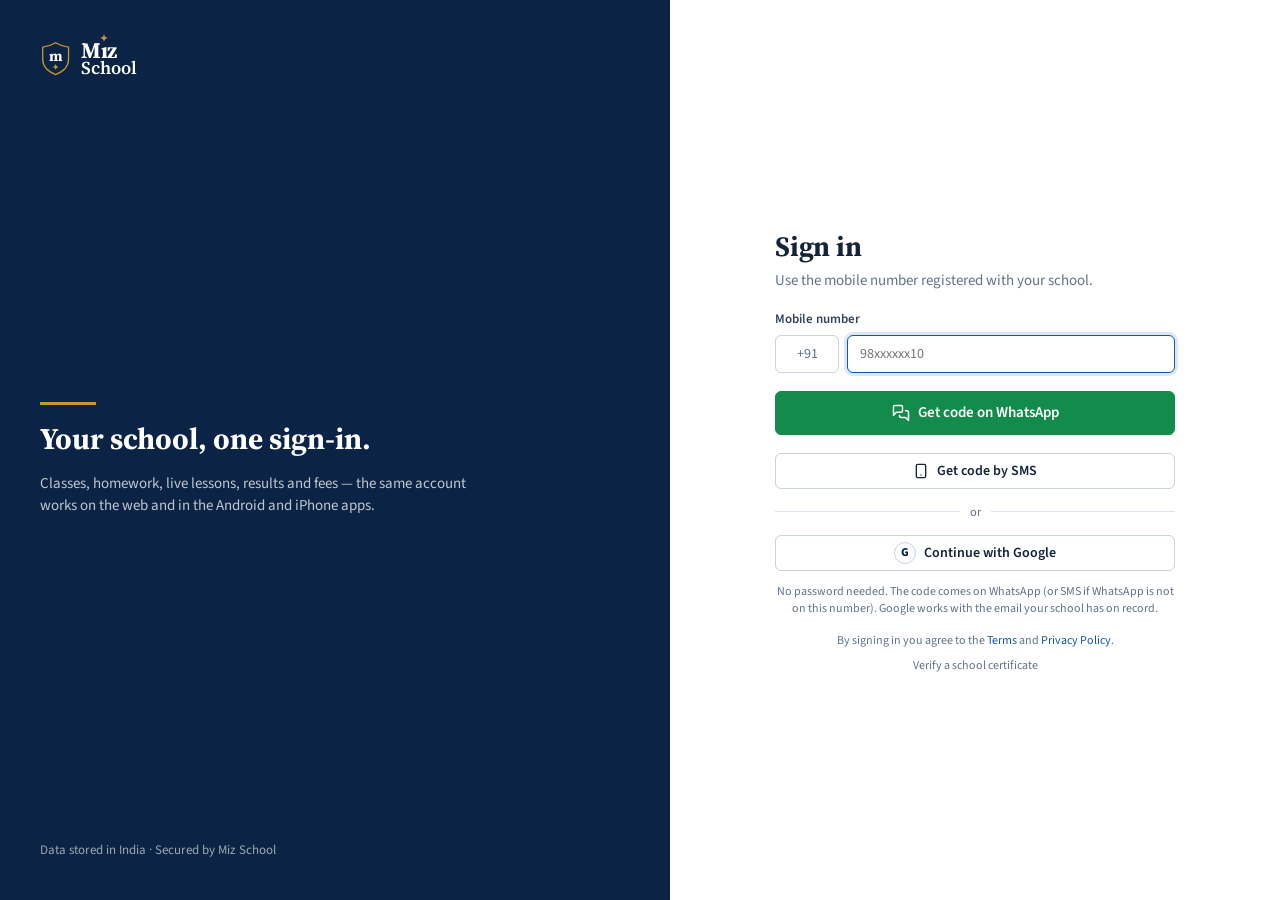
==== commit 78572eeb: "Staging: online payments, crash safety, privacy/terms, PWA" ====
--- a/staging/index.html
+++ b/staging/index.html
@@ -6,6 +6,8 @@
     <meta name="theme-color" content="#0B2345" />
     <link rel="icon" type="image/png" href="./favicon.png" />
     <link rel="apple-touch-icon" href="./app-icon.png" />
+    <link rel="manifest" href="./manifest.webmanifest" />
+    <meta name="description" content="Miz School — attendance, homework, fees, results, transport and messages for schools, staff and parents." />
     <link rel="preconnect" href="https://fonts.googleapis.com" />
     <link href="https://fonts.googleapis.com/css2?family=Source+Sans+3:wght@400;600;700&family=Source+Serif+4:opsz,wght@8..60,600;8..60,700&display=swap" rel="stylesheet" />
     <title>Miz School · STAGING</title>
--- a/staging/main.css
+++ b/staging/main.css
@@ -1 +1 @@
-:root{--brand:#1457a6;--brand-ink:#0b2345;--accent:#c8962e;--brand-50:color-mix(in srgb,var(--brand)7%,white);--brand-100:color-mix(in srgb,var(--brand)14%,white);--brand-600:color-mix(in srgb,var(--brand)85%,black);--bg:#f3f6fa;--surface:#fff;--surface-2:#f8fafc;--line:#dde4ed;--line-strong:#c9d3e0;--ink:#15233b;--ink-2:#33445e;--muted:#63728a;--success:#1e7b4f;--success-bg:#e6f4ec;--danger:#b42318;--danger-bg:#fdecea;--warn:#a15c00;--warn-bg:#fff4e0;--info-bg:var(--brand-50);--radius:6px;--radius-lg:8px;--shadow:0 1px 2px #1023400f;--font:"Source Sans 3",system-ui,-apple-system,"Segoe UI",Roboto,sans-serif;--serif:"Source Serif 4",Georgia,"Times New Roman",serif;--sidebar-w:248px}*{box-sizing:border-box}html,body,#root{height:100%}body{background:var(--bg);color:var(--ink);font-family:var(--font);-webkit-font-smoothing:antialiased;margin:0;font-size:15px;line-height:1.45}a{color:var(--brand);text-decoration:none}a:hover{text-decoration:underline}button{font:inherit}h1,h2,h3,h4{color:var(--ink);margin:0}h1{font-family:var(--serif);letter-spacing:-.01em;font-size:26px;font-weight:700}h2{font-size:18px;font-weight:700}h3{font-size:15px;font-weight:700}p{margin:0}.serif{font-family:var(--serif)}.muted{color:var(--muted)}.small{font-size:13px}.xs{font-size:12px}.strong{font-weight:600}.nowrap{white-space:nowrap}.tnum{font-variant-numeric:tabular-nums}.upper{text-transform:uppercase;letter-spacing:.06em;color:var(--muted);font-size:11.5px;font-weight:700}.row{display:flex;align-items: center;gap:12px}.row.wrap{flex-wrap:wrap}.row.between{justify-content:space-between}.row.top{align-items: flex-start}.stack{display:flex;flex-direction:column;gap:16px}.stack-sm{display:flex;flex-direction:column;gap:8px}.grow{flex:1;min-width:0}.grid{display:grid;gap:16px}.g-2{grid-template-columns:repeat(2,minmax(0,1fr))}.g-3{grid-template-columns:repeat(3,minmax(0,1fr))}.g-4{grid-template-columns:repeat(4,minmax(0,1fr))}.g-main{grid-template-columns:minmax(0,1.65fr)minmax(0,1fr)}@media (max-width:1100px){.g-4{grid-template-columns:repeat(2,minmax(0,1fr))}.g-main{grid-template-columns:1fr}}@media (max-width:720px){.g-2,.g-3{grid-template-columns:1fr}}@media (max-width:520px){.g-4{grid-template-columns:repeat(2,minmax(0,1fr));gap:10px}}.btn{display:inline-flex;border-radius:var(--radius);border:1px solid var(--line-strong);background:var(--surface);color:var(--ink);cursor:pointer;white-space:nowrap;justify-content:center;align-items: center;gap:8px;height:36px;padding:0 14px;font-size:14px;font-weight:600;text-decoration:none!important}.btn:hover{background:var(--surface-2);border-color:#b7c3d3}.btn-primary{background:var(--brand);border-color:var(--brand);color:#fff}.btn-primary:hover{background:var(--brand-600);border-color:var(--brand-600)}.btn-ink{background:var(--brand-ink);border-color:var(--brand-ink);color:#fff}.btn-ghost{color:var(--ink-2);background:0 0;border-color:#0000}.btn-ghost:hover{background:var(--brand-50)}.btn-success{background:var(--success);border-color:var(--success);color:#fff}.btn-danger{color:var(--danger);background:#fff;border-color:#f1b5ae}.btn-sm{height:30px;padding:0 10px;font-size:13px}.btn-lg{height:44px;padding:0 20px;font-size:15px}.btn-block{width:100%}.btn:disabled{opacity:.55;cursor:not-allowed}.icon-btn{border-radius:var(--radius);display:inline-grid;color:var(--ink-2);cursor:pointer;position:relative;background:0 0;border:1px solid #0000;place-items: center;width:36px;height:36px;padding:0}.icon-btn:hover{background:var(--brand-50)}.card{background:var(--surface);border:1px solid var(--line);border-radius:var(--radius-lg);box-shadow:var(--shadow);min-width:0}.card-h{display:flex;border-bottom:1px solid var(--line);justify-content:space-between;align-items: center;gap:12px;padding:14px 16px}.card-h h2{font-size:15.5px}.card-b{padding:16px}.card-f{border-top:1px solid var(--line);background:var(--surface-2);border-radius:0 0 var(--radius-lg)var(--radius-lg);padding:10px 16px}.stat{display:flex;flex-direction:column;gap:4px;padding:14px 16px}.stat .label{color:var(--muted);display:flex;align-items: center;gap:6px;font-size:13px;font-weight:600}.stat .value{letter-spacing:-.01em;font-variant-numeric:tabular-nums;font-size:26px;font-weight:700}.stat .foot{color:var(--muted);font-size:12.5px}.stat .ico{display:grid;background:var(--brand-50);color:var(--brand);border-radius:6px;place-items: center;width:30px;height:30px}@media (max-width:520px){.stat .value{font-size:21px}.stat{padding:12px}}.badge{display:inline-flex;white-space:nowrap;color:var(--ink-2);background:#eef2f7;border-radius:4px;align-items: center;gap:5px;height:22px;padding:0 8px;font-size:12px;font-weight:600}.badge.green{background:var(--success-bg);color:var(--success)}.badge.red{background:var(--danger-bg);color:var(--danger)}.badge.amber{background:var(--warn-bg);color:var(--warn)}.badge.blue{background:var(--brand-50);color:var(--brand)}.badge.navy{background:var(--brand-ink);color:#fff}.dot{display:inline-block;background:currentColor;border-radius:50%;width:8px;height:8px}.table-wrap{overflow-x:auto}table.table{border-collapse:collapse;width:100%;font-size:14px}.table th{text-align:left;text-transform:uppercase;letter-spacing:.04em;color:var(--muted);background:var(--surface-2);border-bottom:1px solid var(--line);white-space:nowrap;padding:9px 12px;font-size:12px;font-weight:700}.table td{vertical-align:middle;border-bottom:1px solid #edf1f6;padding:10px 12px}.table tr:last-child td{border-bottom:0}.table tbody tr:hover td{background:#fafcfe}.table .num{text-align:right;font-variant-numeric:tabular-nums}.field{display:flex;flex-direction:column;gap:6px}.field label{color:var(--ink-2);font-size:13px;font-weight:600}.input,.select,textarea.input{border:1px solid var(--line-strong);border-radius:var(--radius);color:var(--ink);font:inherit;outline:none;background:#fff;width:100%;height:38px;padding:0 12px;font-size:14px}textarea.input{resize:vertical;height:auto;min-height:84px;padding:10px 12px}.input:focus,.select:focus{border-color:var(--brand);box-shadow:0 0 0 3px var(--brand-100)}.search{position:relative}.search svg{position:absolute;color:var(--muted);top:50%;left:10px;transform:translateY(-50%)}.search .input{padding-left:34px}.tabs{display:flex;border-bottom:1px solid var(--line);overflow-x:auto;scrollbar-width:none;gap:2px}.tab{color:var(--muted);cursor:pointer;white-space:nowrap;background:0 0;border:0;border-bottom:2px solid #0000;margin-bottom:-1px;padding:10px 14px;font-size:14px;font-weight:600}.tab.active{color:var(--brand);border-bottom-color:var(--brand)}.seg{display:inline-flex;border:1px solid var(--line-strong);border-radius:var(--radius);overflow:hidden;background:#fff}.seg button{color:var(--ink-2);cursor:pointer;border:0;border-right:1px solid var(--line);background:0 0;padding:6px 12px;font-size:13px;font-weight:600}.seg button:last-child{border-right:0}.seg button.on{background:var(--brand);color:#fff}.list>*{border-bottom:1px solid #edf1f6;padding:12px 16px}.list>:last-child{border-bottom:0}.avatar{display:grid;background:var(--brand-100);color:var(--brand-ink);border-radius:50%;flex-shrink:0;place-items: center;width:36px;height:36px;font-size:13px;font-weight:700}.avatar.sm{width:28px;height:28px;font-size:11px}.avatar.lg{width:52px;height:52px;font-size:18px}.progress{overflow:hidden;background:#e7edf4;border-radius:3px;height:6px}.progress>span{display:block;background:var(--brand);border-radius:3px;height:100%}.time-col{font-variant-numeric:tabular-nums;color:var(--brand-ink);flex-shrink:0;width:58px;font-weight:700}.divider{background:var(--line);height:1px}.empty{text-align:center;color:var(--muted);padding:32px}.shell{display:flex;min-height:100vh}.sidebar{width:var(--sidebar-w);background:var(--surface);border-right:1px solid var(--line);position:sticky;overflow-y:auto;display:flex;flex-direction:column;flex-shrink:0;height:100vh;top:0}.sb-school{border-bottom:1px solid var(--line);display:flex;align-items: center;gap:10px;padding:16px 16px 14px}.sb-school .name{font-family:var(--serif);color:var(--brand-ink);font-size:15px;font-weight:700;line-height:1.2}.sb-nav{flex:1;padding:8px 10px 16px}.sb-group{margin-top:14px}.sb-group .upper{padding:0 10px 6px;font-size:11px}.sb-link{display:flex;border-radius:var(--radius);color:var(--ink-2);cursor:pointer;text-align:left;background:0 0;border:0;align-items: center;gap:10px;width:100%;padding:8px 10px;font-size:14px;font-weight:600}.sb-link:hover{background:var(--brand-50);text-decoration:none}.sb-link.active{background:var(--brand-50);color:var(--brand);box-shadow:inset 3px 0 0 var(--brand)}.sb-link svg{flex-shrink:0}.sb-foot{border-top:1px solid var(--line);color:var(--muted);padding:12px 16px;font-size:12px}.main{display:flex;flex-direction:column;flex:1;min-width:0}.topbar{background:var(--surface);border-bottom:1px solid var(--line);display:flex;position:sticky;z-index:20;align-items: center;gap:12px;height:60px;padding:0 20px;top:0}.topbar .school-title{display:none}.ay-chip{display:inline-flex;color:var(--ink-2);background:var(--surface-2);border:1px solid var(--line);border-radius:var(--radius);align-items: center;gap:6px;padding:5px 10px;font-size:13px;font-weight:600}.content{width:100%;max-width:1360px;margin:0 auto;padding:24px}.page-head{display:flex;flex-wrap:wrap;justify-content:space-between;align-items: flex-end;gap:16px;margin-bottom:20px}.page-head .sub{color:var(--muted);margin-top:4px}.crumbs{color:var(--muted);margin-bottom:6px;font-size:13px}.brand-strip{background:linear-gradient(90deg,var(--brand-ink)0 70%,var(--accent)70% 100%);height:4px}.demo-bar{background:var(--brand-ink);color:#dfe8f5;display:flex;justify-content:space-between;align-items: center;gap:12px;padding:6px 20px;font-size:13px}.demo-bar a,.demo-bar button{color:#fff;font-weight:600}.demo-bar select{color:#fff;font:inherit;background:0 0;border:1px solid #ffffff4d;border-radius:4px;padding:2px 6px;font-size:13px}.demo-bar select option{color:var(--ink)}.notif-dot{position:absolute;background:#d92d20;border:2px solid #fff;border-radius:50%;width:8px;height:8px;top:7px;right:7px}.menu{position:absolute;border:1px solid var(--line);border-radius:var(--radius-lg);z-index:50;background:#fff;min-width:300px;top:calc(100% + 6px);right:0;box-shadow:0 8px 24px #1023401f}.bottom-nav,.drawer-backdrop{display:none}@media (max-width:960px){.sidebar{position:fixed;z-index:60;transition:transform .2s;top:0;left:0;transform:translate(-100%);box-shadow:0 0 40px #0003}.sidebar.open{transform:none}.drawer-backdrop.open{display:block;position:fixed;z-index:55;background:#0b234559;inset:0}.topbar{padding:0 12px}.topbar .school-title{display:flex}.topbar .hide-m{display:none}.content{padding:16px 16px 88px}h1{font-size:22px}.bottom-nav{display:flex;position:fixed;border-top:1px solid var(--line);z-index:40;padding-bottom:env(safe-area-inset-bottom);background:#fff;bottom:0;left:0;right:0}.bottom-nav button{display:flex;color:var(--muted);cursor:pointer;background:0 0;border:0;flex-direction:column;flex:1;align-items: center;gap:3px;padding:8px 2px 7px;font-size:11px;font-weight:600}.bottom-nav button.active{color:var(--brand)}.demo-bar{padding:6px 12px}.demo-bar .hide-m{display:none}}@media (min-width:961px){.only-m{display:none!important}}.modal-back{position:fixed;z-index:80;display:grid;background:#0b234566;place-items: center;padding:16px;inset:0}.modal{border-radius:var(--radius-lg);overflow:auto;background:#fff;width:100%;max-width:520px;max-height:90vh;box-shadow:0 20px 50px #00000040}.toast{position:fixed;background:var(--brand-ink);color:#fff;border-radius:var(--radius);z-index:90;display:flex;align-items: center;gap:8px;padding:10px 16px;font-size:14px;font-weight:600;bottom:24px;left:50%;transform:translate(-50%);box-shadow:0 8px 24px #0003}@media (max-width:960px){.toast{bottom:80px}}.att-row{display:flex;border-bottom:1px solid #edf1f6;align-items: center;gap:12px;padding:9px 16px}.att-btns{display:flex;gap:4px}.att-btns button{border:1px solid var(--line-strong);cursor:pointer;color:var(--muted);background:#fff;border-radius:5px;width:34px;height:30px;font-size:12.5px;font-weight:700}.att-btns button.P.on{background:var(--success);border-color:var(--success);color:#fff}.att-btns button.A.on{background:var(--danger);border-color:var(--danger);color:#fff}.att-btns button.L.on{color:#fff;background:#d98a00;border-color:#d98a00}.att-btns button.V.on{background:var(--brand);border-color:var(--brand);color:#fff}.cal{display:grid;grid-template-columns:repeat(7,1fr);gap:4px}.cal .d{aspect-ratio:1.3;display:grid;color:var(--muted);background:#f1f4f8;border-radius:5px;place-items: center;font-size:12.5px;font-weight:600}.cal .d.present{background:var(--success-bg);color:var(--success)}.cal .d.absent{background:var(--danger-bg);color:var(--danger)}.cal .d.late,.cal .d.leave{background:var(--warn-bg);color:var(--warn)}.cal .h{color:var(--muted);text-align:center;padding-bottom:2px;font-size:11px;font-weight:700}.tt{border-collapse:separate;border-spacing:4px;width:100%;min-width:760px}.tt th{color:var(--muted);text-align:left;padding:4px 6px;font-size:12px;font-weight:700}.tt td{background:var(--brand-50);vertical-align:top;border-left:3px solid var(--brand);border-radius:5px;padding:8px;font-size:13px}.tt td.break{background:0 0;border:0}.tt td.empty-slot{background:#f4f6f9;border-left-color:#dfe5ec}.tt td.now{background:var(--brand);color:#fff}.tt td.now .muted{color:#dbe7f7}.bars{display:flex;align-items: flex-end;gap:6px;height:140px;padding-top:8px}.bars .b{display:flex;flex-direction:column;flex:1;justify-content:flex-end;align-items: center;gap:6px;min-width:0;height:100%}.bars .b span.col{background:var(--brand);border-radius:3px 3px 0 0;width:100%;max-width:34px}.bars .b span.col.muted-col{background:var(--brand-100)}.bars .b small{color:var(--muted);font-size:11px;font-weight:600}.rooms{display:grid;grid-template-columns:repeat(auto-fill,minmax(92px,1fr));gap:8px}.room{border:1px solid var(--line);cursor:pointer;text-align:left;background:#fff;border-radius:6px;padding:8px;font-size:12.5px}.room .beds{display:flex;gap:3px;margin-top:6px}.room .beds i{background:#e3e9f1;border-radius:2px;width:12px;height:12px}.room .beds i.on{background:var(--brand)}.room.full{border-color:var(--brand-100);background:var(--brand-50)}.room.maint{background:var(--warn-bg);border-color:#f3d39a}.stops{position:relative;padding-left:26px}.stops:before{content:"";position:absolute;background:var(--line-strong);width:2px;top:8px;bottom:8px;left:9px}.stop{position:relative;padding:8px 0}.stop:before{content:"";position:absolute;border:2px solid var(--line-strong);background:#fff;border-radius:50%;width:12px;height:12px;top:13px;left:-22px}.stop.done:before{background:var(--success);border-color:var(--success)}.stop.current:before{background:var(--brand);border-color:var(--brand);box-shadow:0 0 0 4px var(--brand-100)}.qr-frame{aspect-ratio:1;position:relative;overflow:hidden;display:grid;background:#0f1a2c;border-radius:10px;place-items: center;max-width:320px;margin:0 auto}.qr-frame .corner{position:absolute;border:4px solid #fff;width:38px;height:38px}.qr-frame .scanline{position:absolute;animation:scan 2.2s ease-in-out infinite alternate;background:#4ade80;height:2px;left:12%;right:12%;box-shadow:0 0 12px #4ade80}@keyframes scan{0%{top:18%}to{top:80%}}.pub-nav{display:flex;border-bottom:1px solid var(--line);position:sticky;z-index:30;background:#fff;align-items: center;gap:28px;height:68px;padding:0 max(20px,50vw - 600px);top:0}.pub-nav .links{display:flex;gap:22px;font-size:14.5px;font-weight:600}.pub-nav .links a{color:var(--ink-2)}.pw{max-width:1200px;margin:0 auto;padding:0 20px}.hero{border-bottom:1px solid var(--line);background:#fff}.hero-in{display:grid;grid-template-columns:1fr 1.15fr;align-items: center;gap:48px;padding-top:64px;padding-bottom:56px}.hero h1{color:var(--brand-ink);font-size:44px;line-height:1.1}.eyebrow{display:inline-flex;color:var(--brand);background:var(--brand-50);border:1px solid var(--brand-100);border-radius:4px;align-items: center;gap:8px;padding:4px 10px;font-size:13px;font-weight:700}.section{padding:64px 0}.section h2.title{font-family:var(--serif);color:var(--brand-ink);font-size:30px}.feature{padding:20px}.feature .ico{display:grid;background:var(--brand-50);color:var(--brand);border-radius:6px;place-items: center;width:38px;height:38px;margin-bottom:12px}.footer{background:var(--brand-ink);color:#b9c7db;padding:40px 0;font-size:14px}.footer a{color:#fff}@media (max-width:960px){.pub-nav .links{display:none}.hero-in{grid-template-columns:1fr;gap:28px;padding-top:36px;padding-bottom:36px}.pub-nav{gap:12px}.pub-nav .btn-ghost{display:none}.hero h1{font-size:32px}.section{padding:40px 0}.section h2.title{font-size:24px}}.role-card{display:flex;border:1px solid var(--line);border-radius:var(--radius-lg);cursor:pointer;text-align:left;background:#fff;align-items: flex-start;gap:12px;width:100%;padding:14px}.role-card:hover{border-color:var(--brand);box-shadow:0 0 0 3px var(--brand-50)}.role-card .ico{display:grid;background:var(--brand-50);color:var(--brand);border-radius:6px;flex-shrink:0;place-items: center;width:38px;height:38px}.school-pick{border:1px solid var(--line);border-radius:var(--radius-lg);cursor:pointer;text-align:left;display:flex;background:#fff;align-items: center;gap:14px;width:100%;padding:16px}.school-pick.on{border-color:var(--brand);box-shadow:0 0 0 3px var(--brand-100)}.login{display:grid;grid-template-columns:1.1fr 1fr;background:#fff;min-height:100vh}.login-art{background:var(--brand-ink);color:#fff;position:relative;overflow:hidden;display:flex;flex-direction:column;justify-content:space-between;padding:40px}.login-form{display:flex;flex-direction:column;justify-content:center;align-items: center;padding:32px 20px}.login-form .box{width:100%;max-width:400px}@media (max-width:900px){.login{grid-template-columns:1fr}.login-art{min-height:230px;padding:24px 20px}.login-art .campus{opacity:.35}}.report{border:1px solid var(--line-strong);border-radius:var(--radius-lg);background:#fff}.report-head{display:flex;border-bottom:2px solid var(--brand-ink);align-items: center;gap:16px;padding:18px 20px}@media print{.sidebar,.topbar,.bottom-nav,.demo-bar,.no-print{display:none!important}.content{padding:0}}.spin{animation:spin 1s linear infinite}@keyframes spin{to{transform:rotate(360deg)}}.bars .b small{white-space:nowrap;overflow:hidden;text-overflow:clip;max-width:100%}@media (max-width:520px){.bars{gap:3px}.bars .b small{font-size:9.5px}}:root{--shadow:0 1px 2px #1023400d,0 2px 8px #1023400a;--radius-lg:10px}body{background:#f2f5f9}.icon-tile{display:inline-grid;border-radius:9px;flex-shrink:0;place-items: center}.card{transition:box-shadow .15s,border-color .15s}.card-h h2{font-size:15px}.stat{position:relative;overflow:hidden;gap:10px;padding:16px}.stat:after{content:"";position:absolute;background:var(--tone,var(--brand));opacity:.85;height:3px;bottom:0;left:0;right:0}.stat .label{display:block;text-transform:uppercase;letter-spacing:.04em;color:var(--muted);font-size:12.5px}.stat .value{display:block;color:var(--ink);margin-top:2px;font-size:26px;line-height:1.15}.stat .foot{padding-top:2px}.welcome{position:relative;overflow:hidden;background:var(--brand-ink);color:#fff;border-radius:12px;margin-bottom:20px;box-shadow:0 6px 20px #0b23452e}.welcome:before{content:"";position:absolute;background:radial-gradient(circle at 85% -20%,color-mix(in srgb,var(--brand)70%,transparent)0,transparent 55%);inset:0}.welcome-art{opacity:.9;pointer-events:none;max-width:55%;bottom:0;right:-10px;position:absolute!important;width:460px!important}.welcome-in{position:relative;display:flex;flex-wrap:wrap;align-items: center;gap:18px;padding:24px 26px}.welcome h1{color:#fff;margin-top:4px;font-size:28px}.welcome-date{color:#ffffffbf;display:flex;align-items: center;gap:6px;font-size:13px}.welcome-sub{color:#ffffffd1;margin-top:4px}.welcome-crest{display:grid;background:#ffffff1a;border:1px solid #ffffff2e;border-radius:12px;flex-shrink:0;place-items: center;width:70px;height:76px}.welcome-chip{display:inline-flex;color:#fff;background:#ffffff1f;border:1px solid #ffffff2e;border-radius:999px;align-items: center;gap:6px;padding:4px 10px;font-size:12.5px;font-weight:600}.welcome-stripe{position:relative;background:linear-gradient(90deg,var(--accent)0 28%,var(--brand)28% 100%);height:4px}.welcome .btn{color:#fff;background:#ffffff1f;border-color:#ffffff40}.welcome .btn:hover{background:#fff3}.welcome .btn-primary{color:var(--brand-ink);background:#fff;border-color:#fff}.welcome .btn-primary:hover{background:#eef3fa}.welcome-actions{position:relative;margin-left:auto}@media (max-width:720px){.welcome-in{gap:12px;padding:18px}.welcome h1{font-size:22px}.welcome-crest{width:54px;height:58px}.welcome-art{opacity:.5;max-width:80%}.welcome-actions{width:100%;margin-left:0}}.qa-grid{display:grid;grid-template-columns:repeat(auto-fill,minmax(118px,1fr));gap:10px}.qa{display:flex;border:1px solid var(--line);cursor:pointer;color:var(--ink-2);text-align:center;background:#fff;border-radius:10px;flex-direction:column;align-items: center;gap:8px;padding:14px 8px;transition:all .15s;font-size:13px;font-weight:600}.qa:hover{border-color:var(--brand);color:var(--brand);transform:translateY(-1px);box-shadow:0 4px 12px #10234014}.date-box{overflow:hidden;border:1px solid var(--line);text-align:center;background:#fff;border-radius:8px;flex-shrink:0;width:46px}.date-box .m{display:block;background:var(--brand);color:#fff;text-transform:uppercase;padding:2px 0;font-size:10.5px;font-weight:700}.date-box .d{display:block;color:var(--brand-ink);padding:3px 0;font-size:17px;font-weight:700}.sb-ico{display:inline-grid;border-radius:7px;flex-shrink:0;place-items: center;width:28px;height:28px}.sb-link{padding:6px 8px}.sb-link.active{background:var(--brand);color:#fff;box-shadow:0 3px 10px color-mix(in srgb,var(--brand)35%,transparent)}.sb-link.active .sb-ico{color:#fff!important;background:#ffffff2e!important}.sb-school{background:linear-gradient(180deg,var(--brand-50),#fff)}.page-head h1{line-height:1.15}.tt td{border-radius:7px}.list>.row:hover{background:#fafcff}.role-card .ico,.feature .ico{border-radius:10px}.badge.violet{color:#6a3fc2;background:#efeafc}.badge.teal{color:#0f7a74;background:#e1f4f3}.badge.indigo{color:#3a45b8;background:#e9ebfb}.badge.rose{color:#b3245f;background:#fce8f0}.ellipsis{display:block;white-space:nowrap;overflow:hidden;text-overflow:ellipsis}.kanban{display:grid;grid-template-columns:repeat(5,minmax(210px,1fr));overflow-x:auto;gap:12px;padding-bottom:6px}.kan-col{background:#eef2f7;border-radius:10px;min-height:200px;padding:8px}.kan-head{display:flex;border-top:3px solid;border-radius:6px 6px 0 0;justify-content:space-between;align-items: center;padding:6px 6px 10px}.kan-card{border:1px solid var(--line);cursor:pointer;box-shadow:var(--shadow);background:#fff;border-radius:8px;margin-bottom:8px;padding:10px}.kan-card:hover{border-color:var(--brand)}.chan{display:inline-flex;border:1px solid var(--line-strong);cursor:pointer;background:#fff;border-radius:8px;align-items: center;gap:6px;padding:7px 12px;font-size:13.5px;font-weight:600}.chan[data-on=true]{border-color:var(--brand);background:var(--brand-50);color:var(--brand)}.chan input{accent-color:var(--brand)}.switch{position:relative;flex-shrink:0;width:40px;height:22px}.switch input{opacity:0;width:0;height:0}.switch span{position:absolute;cursor:pointer;background:#cfd8e3;border-radius:22px;transition:all .2s;inset:0}.switch span:before{content:"";position:absolute;background:#fff;border-radius:50%;width:16px;height:16px;transition:all .2s;top:3px;left:3px}.switch input:checked+span{background:var(--success)}.switch input:checked+span:before{transform:translate(18px)}.wa{overflow:hidden;border:1px solid var(--line);border-radius:12px}.wa-head{color:#fff;display:flex;background:#075e54;align-items: center;gap:10px;padding:10px 12px}.wa-body{background:#e5ddd5;min-height:200px;padding:16px 12px}.wa-msg{white-space:pre-wrap;background:#fff;border-radius:0 8px 8px;max-width:90%;padding:8px 10px;font-size:13.5px;box-shadow:0 1px 1px #0000001a}.wa-time{text-align:right;color:#53bdeb;margin-top:4px;font-size:10.5px}.chat{display:grid;grid-template-columns:300px 1fr;overflow:hidden;height:calc(100vh - 230px);min-height:460px}.chat-list{border-right:1px solid var(--line);overflow-y:auto}.chat-item{display:flex;text-align:left;cursor:pointer;background:0 0;border:0;border-bottom:1px solid #edf1f6;align-items: center;gap:10px;width:100%;padding:12px 14px}.chat-item.on,.chat-item:hover{background:var(--brand-50)}.chat-pane{display:flex;flex-direction:column;min-width:0}.chat-top{border-bottom:1px solid var(--line);padding:12px 16px}.chat-body{overflow-y:auto;display:flex;background:#f7f9fc;flex-direction:column;flex:1;gap:8px;padding:16px}.bubble{border:1px solid var(--line);background:#fff;border-radius:12px 12px 12px 2px;align-self: flex-start;max-width:70%;padding:8px 12px;font-size:14px}.bubble.me{background:var(--brand);color:#fff;border-color:var(--brand);border-radius:12px 12px 2px;align-self: flex-end}.bubble span{display:block;opacity:.7;text-align:right;margin-top:3px;font-size:10.5px}.chat-input{display:flex;border-top:1px solid var(--line);gap:8px;padding:10px}@media (max-width:760px){.chat{grid-template-columns:1fr;height:auto}.chat-list{border-right:0;border-bottom:1px solid var(--line);max-height:200px}.chat-body{min-height:320px}}.slot[data-state=booked]{background:var(--surface-2)}.slot[data-state=mine]{border-color:var(--success);background:var(--success-bg)}.bigcal{display:grid;grid-template-columns:repeat(7,1fr)}.bc-h{color:var(--muted);text-align:center;border-bottom:1px solid var(--line);padding:8px;font-size:12px;font-weight:700}.bc-d{display:flex;border-bottom:1px solid #edf1f6;border-right:1px solid #edf1f6;flex-direction:column;gap:3px;min-height:96px;padding:6px}.bc-d .n{color:var(--ink-2);font-size:12.5px;font-weight:700}.bc-d.today .n{background:var(--brand);color:#fff;display:grid;border-radius:999px;place-items: center;width:24px;height:24px}.bc-d.empty{background:#fafbfd}.bc-ev{white-space:nowrap;overflow:hidden;text-overflow:ellipsis;border-radius:4px;padding:2px 5px;font-size:11px;font-weight:600}@media (max-width:720px){.bc-d{min-height:58px}.bc-ev{height:6px;padding:0;font-size:0}}.opt{display:flex;border:1px solid var(--line-strong);cursor:pointer;text-align:left;background:#fff;border-radius:10px;align-items: center;gap:12px;width:100%;padding:12px 14px;font-size:15px}.opt:hover{border-color:var(--brand)}.opt.on{border-color:var(--brand);background:var(--brand-50);box-shadow:0 0 0 3px var(--brand-100)}.opt-k{display:grid;background:#eef2f7;border-radius:50%;place-items: center;width:28px;height:28px;font-size:13px;font-weight:700}.opt.on .opt-k{background:var(--brand);color:#fff}.qdot{border:1px solid var(--line-strong);cursor:pointer;background:#fff;border-radius:8px;width:32px;height:32px;font-weight:700}.qdot.done{background:var(--success-bg);color:var(--success);border-color:#a6d9bc}.qdot.cur{background:var(--brand);color:#fff;border-color:var(--brand)}.otp{text-align:center;letter-spacing:14px;width:200px;height:60px;font-size:30px;font-weight:700}.cert{border:6px double var(--brand-ink);background:#fffdf8}.idgrid{display:grid;grid-template-columns:repeat(auto-fill,minmax(210px,1fr));gap:14px}.idcard{overflow:hidden;border:1px solid var(--line);background:#fff;border-radius:12px;box-shadow:0 6px 16px #10234014}.id-top{display:flex;background:var(--brand-ink);color:#fff;border-bottom:3px solid var(--accent);align-items: center;gap:8px;padding:10px 12px}.id-mid{text-align:center;padding:14px 10px 8px}.id-bot{display:flex;justify-content:space-between;align-items: center;gap:8px;padding:8px 12px 12px;line-height:1.5}.busmap{position:relative;overflow:hidden;background:#eef3ea;border-radius:10px}.busmap svg{display:block;width:100%;height:auto}.bus-pin{transition:transform 1.2s linear}.hero-pro{background:linear-gradient(180deg,#fff 0%,var(--brand-50)100%)}.stat-band{display:grid;grid-template-columns:repeat(4,1fr);border:1px solid var(--line);position:relative;z-index:2;background:#fff;border-radius:12px;gap:0;margin-bottom:-36px;box-shadow:0 8px 24px #1023400f}.stat-band>div{border-right:1px solid var(--line);padding:18px 22px}.stat-band>div:last-child{border-right:0}.stat-band .n{font-family:var(--serif);color:var(--brand-ink);font-size:28px;font-weight:700}.stat-band .l{color:var(--muted);font-size:13px;font-weight:600}.hero-pro+.section{padding-top:88px}.stage-row{display:grid;grid-template-columns:repeat(5,1fr);gap:12px}.stage-card{position:relative}.app-sec{display:grid;grid-template-columns:1.2fr 1fr;align-items: center;gap:48px}.phone{position:relative;background:#0d1626;border-radius:36px;width:300px;margin:0 auto;padding:12px;box-shadow:0 30px 60px #0b234540}.phone-notch{position:absolute;z-index:2;background:#0d1626;border-radius:0 0 14px 14px;width:110px;height:22px;top:12px;left:50%;transform:translate(-50%)}.phone>.phone-top,.phone>.phone-body,.phone>.phone-nav{background:#f3f6fa}.phone-top{display:flex;border-bottom:1px solid var(--line);color:var(--brand-ink);border-radius:26px 26px 0 0;align-items: center;gap:8px;padding:30px 14px 10px;background:#fff!important}.phone-body{min-height:380px;padding:12px}.ph-alert{display:flex;background:var(--success-bg);color:var(--success);border-radius:10px;align-items: center;gap:8px;margin-bottom:10px;padding:8px 10px;font-size:12.5px;font-weight:600}.ph-grid{display:grid;grid-template-columns:1fr 1fr;gap:8px;margin-bottom:10px}.ph-tile{border:1px solid var(--line);display:flex;color:var(--brand);background:#fff;border-radius:10px;flex-direction:column;gap:1px;padding:8px 10px}.ph-tile strong{color:var(--ink);font-size:16px}.ph-tile span{color:var(--muted);font-size:11px}.ph-card{border:1px solid var(--line);background:#fff;border-radius:10px;margin-bottom:8px;padding:9px 10px}.ph-btn{display:inline-block;background:var(--brand);color:#fff;border-radius:6px;margin-top:6px;padding:4px 10px;font-size:11.5px;font-weight:700}.phone-nav{display:flex;border-top:1px solid var(--line);color:var(--muted);border-radius:0 0 26px 26px;justify-content:space-around;padding:12px 8px 16px;background:#fff!important}.phone-nav svg:first-child{color:var(--brand)}.faq-q{display:flex;cursor:pointer;text-align:left;color:var(--ink);background:#fff;border:0;justify-content:space-between;align-items: center;gap:12px;width:100%;padding:16px 20px;font-size:15.5px;font-weight:700}.faq-q:hover{background:var(--surface-2)}.faq-a{color:var(--ink-2);padding:0 20px 18px}@media (max-width:1100px){.stage-row{grid-template-columns:repeat(3,1fr)}}@media (max-width:860px){.stat-band{grid-template-columns:repeat(2,1fr);margin-bottom:-24px}.stat-band>div:nth-child(2){border-right:0}.stat-band>div:nth-child(-n+2){border-bottom:1px solid var(--line)}.stat-band .n{font-size:22px}.app-sec{grid-template-columns:1fr;gap:28px}.stage-row{grid-template-columns:1fr 1fr}}@media (max-width:520px){.stage-row,.section .g-4{grid-template-columns:1fr}}.hero-dark{position:relative;overflow:hidden;color:#fff;background:radial-gradient(900px 420px at 85% 10%,#3b82f659,#0000 60%),radial-gradient(700px 380px at 5% 100%,#d99a1e38,#0000 60%),linear-gradient(160deg,#0b1f45 0%,#0f2d66 55%,#123a82 100%);border-bottom:0}.hero-dark:before{content:"";position:absolute;mask-image:linear-gradient(#000 0%,#0000 85%);pointer-events:none;background-image:linear-gradient(#ffffff0d 1px,#0000 1px),linear-gradient(90deg,#ffffff0d 1px,#0000 1px);background-size:44px 44px;inset:0}.hero-dark>*{position:relative}.hero-dark h1{color:#fff}.hero-dark .hl{background:linear-gradient(90deg,#fbbf24,#f59e0b);color:#0000;-webkit-background-clip:text;background-clip:text}.hero-lead{color:#c7d6f0;max-width:560px;font-size:18px}.hero-ticks{color:#dbe7fb}.eyebrow-dark{display:inline-flex;color:#fff;background:#ffffff1a;border:1px solid #fff3;border-radius:999px;align-self: flex-start;align-items: center;gap:8px;padding:5px 12px;font-size:13px;font-weight:700}.live-dot{background:#34d399;border-radius:50%;width:8px;height:8px;box-shadow:0 0 0 4px #34d39940}.btn-gold{color:#1b1300;background:linear-gradient(#fbbf24,#f59e0b);border-color:#f59e0b;box-shadow:0 8px 20px #f59e0b59}.btn-gold:hover{background:#f59e0b;border-color:#d97706}.btn-glass{color:#fff;background:#ffffff14;border-color:#ffffff4d}.btn-glass:hover{background:#ffffff29;border-color:#ffffff73}.hero-dark .card{border-color:#fff3;box-shadow:0 30px 70px #00000059}.hero-dark .stat-band{border-color:#0000;box-shadow:0 18px 40px #0b1f4540}.hero-dark .stat-band>div{padding:20px 22px}.kicker{display:inline-flex;letter-spacing:.08em;text-transform:uppercase;color:var(--brand);background:var(--brand-50);border:1px solid var(--brand-100);border-radius:999px;align-items: center;gap:6px;padding:4px 10px;font-size:12px;font-weight:800}.tone-card{border-top:4px solid var(--t);background:linear-gradient(180deg,var(--tb)0%,#fff 55%)}.tone-hover{transition:transform .15s,box-shadow .15s,border-color .15s}.tone-hover:hover{border-color:var(--t);background:linear-gradient(180deg,var(--tb)0%,#fff 70%);transform:translateY(-3px);box-shadow:0 12px 28px #1023401a}.section h2.title{font-size:32px}.cta-band{color:#fff;background:radial-gradient(600px 240px at 90% 0%,#fbbf2440,#0000 60%),linear-gradient(120deg,#0b1f45,#1d4ed8)!important;border:0!important;padding:32px 36px!important;box-shadow:0 20px 50px #1d4ed840!important}.pub-nav{backdrop-filter:saturate(1.4)blur(8px);background:#ffffffeb}.footer{background:linear-gradient(#0b1f45,#081734)}@media (max-width:960px){.section h2.title{font-size:24px}}.hero-dark .card{color:var(--ink)}.hero-dark .stat-band{margin-bottom:0}.hero-dark>.pw:last-child{padding-bottom:44px}.hero-dark+.section{padding-top:64px}.kicker{align-self: flex-start;width:-moz-fit-content;width:fit-content}.stat{background:linear-gradient(180deg,color-mix(in srgb,var(--tone,var(--brand))9%,white)0%,#fff 62%)}.demo-bar{background:linear-gradient(90deg,var(--brand-ink),color-mix(in srgb,var(--brand)70%,var(--brand-ink)))}.sb-school{background:linear-gradient(135deg,var(--brand-ink),color-mix(in srgb,var(--brand)75%,var(--brand-ink)));border-bottom:3px solid var(--accent)}.sb-school .name{color:#fff}.sb-school .xs.muted{color:#ffffffb8}.sb-school .row span[style]{color:#fff!important}.page-head h1{color:var(--brand-ink)}.card-h{background:linear-gradient(#fbfcfe,#fff)}.btn-primary{background:linear-gradient(180deg,color-mix(in srgb,var(--brand)88%,white),var(--brand))}.hero-dark{background:#0b2345}.hero-dark:before{display:none}.hero-dark .hl{color:#f5b83d;background:0 0;-webkit-background-clip:initial;background-clip:initial}.live-dot{box-shadow:none}.btn-gold{box-shadow:none;background:#f5b83d;border-color:#f5b83d}.btn-gold:hover{background:#e9a825;border-color:#e9a825}.hero-dark .card{box-shadow:0 12px 28px #00000040}.tone-card{background:#fff}.tone-hover:hover{background:#fff;transform:none}.cta-band{box-shadow:none!important;background:#0b2345!important;border-left:6px solid #f5b83d!important}.footer{background:#0b2345}.stat{background:#fff}.demo-bar,.sb-school{background:var(--brand-ink)}.btn-primary{background:var(--brand)}.card-h{background:#fff}.pub-nav{backdrop-filter:none;background:#fff}.eyebrow-dark{color:#f5c56b;letter-spacing:.08em;text-transform:uppercase;background:0 0;border:0;border-radius:0;padding:0;font-size:13px;font-weight:700}.hero-photo{position:relative;background-color:#0b2345;background-position:50% 30%;background-repeat:no-repeat;background-size:cover}.hero-photo:after{content:"";position:absolute;pointer-events:none;background:linear-gradient(90deg,#081a36f5 0%,#081a36db 45%,#081a368c 100%);inset:0}.hero-photo>*{position:relative;z-index:1}.day-grid{display:grid;grid-template-columns:repeat(3,1fr);gap:20px}.day-card{border:1px solid var(--line);overflow:hidden;background:#fff;border-radius:14px;margin:0}.day-img{position:relative;aspect-ratio:16/10;background:#dfe6f0}.day-img img{object-fit:cover;display:block;width:100%;height:100%}.day-time{position:absolute;color:#fff;background:#0b2345;border-radius:6px;padding:4px 10px;font-size:12.5px;font-weight:700;bottom:12px;left:12px}.day-card figcaption{padding:16px 18px 18px}@media (max-width:900px){.day-grid{grid-template-columns:1fr}.hero-photo:after{background:#081a36e6}}.alloc-table td.alloc-cell{padding:4px}.alloc-btn{text-align:left;border:1px solid var(--line);cursor:pointer;font:inherit;color:var(--ink);background:#fff;border-radius:6px;width:100%;min-width:96px;padding:5px 7px;font-size:12.5px;line-height:1.35}.alloc-btn:hover{border-color:var(--brand);background:var(--brand-50)}.alloc-btn.warn{border-color:var(--warn);background:var(--warn-bg)}.alloc-btn.err{border-color:var(--danger);background:var(--danger-bg)}.alloc-btn.changed{box-shadow:inset 3px 0 0 var(--brand)}.alloc-line{display:block;white-space:nowrap}.alloc-line b{color:var(--brand)}th.center,td.center{text-align:center}.chip-btn{border:1px solid var(--line);font:inherit;color:var(--ink-2);cursor:pointer;background:#fff;border-radius:4px;height:26px;padding:0 9px;font-size:12px;font-weight:600}.chip-btn.on.green{background:var(--success-bg);color:var(--success);border-color:var(--success)}.chip-btn.on.amber{background:var(--warn-bg);color:var(--warn);border-color:var(--warn)}.chip-btn.on.red{background:var(--danger-bg);color:var(--danger);border-color:var(--danger)}.chip-btn.on.blue{background:var(--brand-50);color:var(--brand);border-color:var(--brand)}.chip-btn.on.violet{color:#6a3fc2;background:#efeafc;border-color:#6a3fc2}.att-strip{display:flex;gap:2px}.att-dot{background:#e5e9f0;border-radius:2px;width:8px;height:16px}.att-dot.green{background:#3aa76d}.att-dot.amber{background:#e0a030}.att-dot.red{background:#d9534f}.att-dot.blue{background:#5b8def}.att-dot.violet{background:#8a63d2}.sub-tag{display:inline-block;color:#6a3fc2;margin-top:2px;font-size:11px;font-weight:700}@media (max-width:900px){.alloc-side{grid-template-columns:1fr!important}}.viewonly-bar{display:flex;background:var(--brand-50);color:var(--brand-ink);border:1px solid #d5e2f5;border-radius:6px;align-items: center;gap:8px;margin:0 0 14px;padding:8px 12px;font-size:13px;font-weight:600}.view-only .btn-primary,.view-only .chip-btn,.view-only .alloc-btn{opacity:.5;cursor:not-allowed}.acc-cell{border:1px solid var(--line);font:inherit;cursor:pointer;color:#9aa6b8;background:#fff;border-radius:4px;min-width:58px;height:26px;font-size:11.5px;font-weight:700}.acc-cell.view{background:var(--brand-50);color:var(--brand);border-color:#c9d9f2}.acc-cell.edit{background:var(--success-bg);color:var(--success);border-color:#b7dfc8}.acc-cell:disabled{cursor:not-allowed;opacity:.8}.doc-sheet{position:relative;border:1px solid var(--line-strong);color:#14213d;overflow:hidden;background:#fff;border-radius:8px;padding:22px 24px}.cert-sheet{border:6px double var(--brand-ink);background:#fffdf8;padding:26px 30px}.doc-head{display:flex;border-bottom:2px solid var(--brand-ink);align-items: center;gap:14px;padding-bottom:12px}.doc-school{color:var(--brand-ink);font-family:"Source Serif 4",Georgia,serif;font-size:20px;font-weight:700;line-height:1.2}.doc-kind{text-align:right;letter-spacing:.06em;color:var(--brand);font-size:13px;font-weight:800}.doc-grid{display:grid;grid-template-columns:repeat(2,minmax(0,1fr));gap:6px 18px;margin-top:14px;font-size:13px}.doc-grid>div{display:flex;border-bottom:1px dotted #d4dbe6;justify-content:space-between;gap:10px;padding-bottom:4px}.doc-grid span{color:#5b6b82}.doc-table{border-collapse:collapse;width:100%;margin-top:14px;font-size:13px}.doc-table th,.doc-table td{text-align:left;vertical-align:top;border:1px solid #cfd8e5;padding:6px 9px}.doc-table th{background:#eef3fa;font-size:12px}.doc-table .num{text-align:right;font-variant-numeric:tabular-nums}.doc-table.tc td{padding:5px 8px;font-size:12.5px}.doc-words{background:#f6f8fb;border-radius:4px;margin-top:8px;padding:7px 10px;font-size:13px}.doc-foot{display:flex;flex-wrap:wrap;justify-content:space-between;align-items: flex-end;gap:16px;margin-top:22px}.doc-qr{display:grid;border:1px solid #cfd8e5;border-radius:4px;place-items: center;width:64px;height:64px}.doc-sign{text-align:center;color:#5b6b82;min-width:150px;font-size:12px}.doc-sign .line{border-top:1px solid #8a97ab;margin:4px 0}.doc-terms{color:#6b7a90;border-top:1px solid #e3e8ef;margin-top:14px;padding-top:8px;font-size:11px}.doc-title{text-align:center;text-decoration:underline;color:var(--brand-ink);margin:18px 0 14px;font-family:"Source Serif 4",Georgia,serif;font-size:22px;font-weight:700}.doc-body p{font-size:15px;line-height:1.95}.doc-dup{position:absolute;color:#b4231817;letter-spacing:.1em;pointer-events:none;font-size:64px;font-weight:800;top:40%;left:50%;transform:translate(-50%,-50%)rotate(-24deg)}@media (max-width:560px){.doc-grid{grid-template-columns:1fr}.doc-sheet{padding:16px}}@media print{body *{visibility:hidden!important}.print-area,.print-area *{visibility:visible!important}.print-area{border-radius:0;width:100%;top:0;left:0;position:absolute!important}.modal-back{background:0 0!important}}.stop-line{list-style:none;position:relative;margin:0;padding:0}.stop-line li{position:relative;display:flex;gap:12px;padding:0 0 14px}.stop-line li:last-child{padding-bottom:0}.stop-line li:before{content:"";position:absolute;background:var(--line);width:2px;top:14px;bottom:0;left:6px}.stop-line li:last-child:before{display:none}.stop-line .dot{border:2px solid var(--line-strong);background:var(--surface);position:relative;z-index:1;border-radius:50%;flex:none;width:14px;height:14px;margin-top:3px}.stop-line li.done .dot{background:var(--success);border-color:var(--success)}.stop-line li.done:before{background:var(--success)}.stop-line li.next .dot{border-color:var(--brand);box-shadow:0 0 0 4px var(--brand-100)}.stop-line li.mine .strong{color:var(--brand-ink)}.bus-banner{display:flex;border-radius:var(--radius-lg);background:var(--surface-2);border:1px solid var(--line);align-items: center;gap:12px;padding:12px 14px}.bus-banner.running{background:var(--info-bg);border-color:var(--brand-100);color:var(--brand-ink)}.bus-banner.at_school,.bus-banner.ended{background:var(--success-bg);border-color:#bfe3cd}.board-grid{display:grid;grid-template-columns:repeat(auto-fill,minmax(230px,1fr));gap:8px}.board-chip{display:flex;text-align:left;font:inherit;border:1px solid var(--line-strong);border-radius:var(--radius-lg);background:var(--surface);color:var(--ink);cursor:pointer;align-items: center;gap:10px;min-height:48px;padding:8px 12px}.board-chip.on{background:var(--success-bg);border-color:var(--success);color:var(--success)}.board-chip:disabled{cursor:default;opacity:.75}.otp-big{letter-spacing:.3em;color:var(--brand-ink);border:2px dashed var(--accent);border-radius:var(--radius-lg);padding:10px 0 10px .3em;font-size:44px;font-weight:700}.otp-input{letter-spacing:.5em;text-align:center;height:56px;font-size:28px}.bell-btn{position:relative;margin-right:4px}.bell-count{position:absolute;background:var(--danger);color:#fff;display:grid;border-radius:9px;place-items: center;min-width:17px;height:17px;padding:0 4px;font-size:10.5px;font-weight:700;line-height:1;top:2px;right:0}.chat-layout{display:grid;grid-template-columns:minmax(260px,340px)minmax(0,1fr);align-items: start;gap:16px}.chat-list .list{overflow:auto;max-height:calc(100vh - 250px)}.thread-row{display:flex;text-align:left;border:0;border-bottom:1px solid var(--line);font:inherit;color:inherit;cursor:pointer;background:0 0;align-items: flex-start;gap:10px;width:100%;padding:12px 14px}.thread-row:hover{background:var(--surface-2)}.thread-row.on{background:var(--brand-50);box-shadow:inset 3px 0 0 var(--brand)}.thread-row.unread .strong{color:var(--brand-ink)}.count-dot{background:var(--brand);color:#fff;display:grid;border-radius:10px;flex:none;place-items: center;min-width:20px;height:20px;padding:0 6px;font-size:11.5px;font-weight:700}.chat-card{display:flex;flex-direction:column}.chat-card .card-h{gap:10px}.chat-body{overflow:auto;background:var(--surface-2);display:flex;flex-direction:column;gap:6px;min-height:280px;max-height:calc(100vh - 360px);padding:14px 16px}.chat-day{text-align:center;color:var(--muted);text-transform:uppercase;letter-spacing:.04em;margin:8px 0;font-size:11.5px}.bubble{background:var(--surface);border:1px solid var(--line);white-space:pre-wrap;word-break:break-word;border-radius:12px 12px 12px 4px;max-width:78%;padding:8px 12px;font-size:14.5px;line-height:1.45}.bubble.mine{background:var(--brand);color:#fff;border-color:var(--brand);border-radius:12px 12px 4px;margin-left:auto}.bubble-time{opacity:.7;text-align:right;margin-top:2px}.chat-compose{display:flex;border-top:1px solid var(--line);align-items: flex-end;gap:8px;padding:12px 16px}.chat-compose textarea{resize:none;min-height:44px}@media (max-width:900px){.chat-layout{grid-template-columns:1fr}.chat-layout.has-open .chat-list,.chat-layout:not(.has-open) .chat-pane{display:none}.chat-body{max-height:calc(100vh - 330px)}}.note-row{display:flex;text-align:left;border:0;border-bottom:1px solid var(--line);font:inherit;color:inherit;cursor:pointer;background:0 0;align-items: flex-start;gap:12px;width:100%;padding:12px 16px}.note-row:hover{background:var(--surface-2)}.note-row.unread{background:var(--brand-50)}.dot-new{background:var(--brand);border-radius:50%;flex:none;width:9px;height:9px;margin-top:6px}.ptm-banner{display:flex;border-radius:var(--radius-lg);background:var(--brand-ink);color:#fff;align-items: center;gap:12px;margin-bottom:16px;padding:14px 16px}.ptm-banner svg{color:var(--accent);flex:none}.slot-grid{display:grid;grid-template-columns:repeat(auto-fill,minmax(64px,1fr));gap:6px}.slot{font:inherit;font-variant-numeric:tabular-nums;border:1px solid var(--line-strong);border-radius:var(--radius);background:var(--surface);color:var(--ink);cursor:pointer;height:36px;font-size:13.5px}.slot:hover:not(:disabled){border-color:var(--brand);color:var(--brand);background:var(--brand-50)}.slot:disabled{background:var(--surface-2);color:var(--muted);text-decoration:line-through;cursor:not-allowed;opacity:.7}.chips{display:flex;flex-wrap:wrap;gap:6px}.chip{border:1px solid var(--line-strong);background:var(--surface);font:inherit;color:var(--ink-2);cursor:pointer;border-radius:16px;height:32px;padding:0 12px;font-size:13px;font-weight:600}.chip.on{background:var(--brand);border-color:var(--brand);color:#fff}.chip.on .muted{color:#fffc}.access-row{display:flex;border-bottom:1px solid var(--line);align-items: center;gap:12px;padding:10px 16px}.form-grid{display:grid;grid-template-columns:repeat(2,minmax(0,1fr));gap:12px}.form-grid .span-2{grid-column:span 2}@media (max-width:620px){.form-grid{grid-template-columns:1fr}.form-grid .span-2{grid-column:auto}}.color-swatch{border:1px solid var(--line-strong);border-radius:var(--radius);cursor:pointer;background:#fff;width:40px;height:36px;padding:2px}.brand-preview{display:flex;border-radius:var(--radius-lg);background:var(--brand-ink);align-items: center;gap:12px;padding:14px}.pipeline{display:flex;overflow-x:auto;gap:6px;margin-bottom:12px;padding-bottom:2px}.pipe{display:flex;border:1px solid var(--line-strong);border-radius:var(--radius-lg);background:var(--surface);font:inherit;color:var(--ink-2);cursor:pointer;flex:1 0 auto;justify-content:space-between;align-items: center;gap:10px;min-width:110px;padding:10px 14px;font-size:13px}.pipe strong{color:var(--ink);font-size:18px}.pipe.on{border-color:var(--brand);background:var(--brand-50);box-shadow:inset 0 -3px 0 var(--brand)}.table tr.click{cursor:pointer}.table tr.click:hover td{background:var(--surface-2)}.table tr.row-warn td:first-child{box-shadow:inset 3px 0 0 var(--danger)}.cand-row{display:flex;border-bottom:1px solid var(--line);align-items: center;gap:10px;padding:10px 4px}.note-line{border-left:3px solid var(--line-strong);background:var(--surface-2);border-radius:0 var(--radius)var(--radius)0;padding:8px 10px}.att-btns button.H.on{color:#fff;background:#b7791f;border-color:#b7791f}.cal-grid{display:grid;grid-template-columns:repeat(7,minmax(0,1fr));border-top:1px solid var(--line)}.cal-dow{text-transform:uppercase;letter-spacing:.04em;color:var(--muted);text-align:center;border-bottom:1px solid var(--line);padding:8px 6px;font-size:11.5px;font-weight:700}.cal-cell{border:0;border-right:1px solid var(--line);border-bottom:1px solid var(--line);background:var(--surface);font:inherit;text-align:left;display:flex;cursor:pointer;color:var(--ink);flex-direction:column;gap:3px;min-width:0;min-height:88px;padding:6px}.cal-cell:nth-child(7n){border-right:0}.cal-cell:hover:not(:disabled){background:var(--surface-2)}.cal-cell.empty{background:var(--surface-2);cursor:default}.cal-cell.off .cal-num{color:var(--danger)}.cal-cell.today .cal-num{background:var(--brand);color:#fff;border-radius:12px;padding:0 7px}.cal-num{align-self: flex-start;font-size:13px;font-weight:700}.cal-ev{white-space:nowrap;overflow:hidden;text-overflow:ellipsis;background:var(--brand-50);color:var(--brand-ink);border-radius:4px;padding:2px 5px;font-size:11.5px;line-height:1.3}.cal-ev.red{background:var(--danger-bg);color:var(--danger)}.cal-ev.violet{color:#6a3fc2;background:#efeafc}.cal-ev.teal{color:#0f7a74;background:#e1f4f3}.cal-ev.amber{background:var(--warn-bg);color:var(--warn)}@media (max-width:620px){.cal-cell{min-height:58px;padding:4px}.cal-ev{height:6px;padding:0;font-size:0}}.wa-preview{border-radius:var(--radius-lg);background:#e5ddd5;min-height:180px;padding:16px}.wa-bubble{display:flex;background:#fff;border-radius:8px 8px 8px 2px;flex-direction:column;gap:4px;max-width:92%;padding:8px 10px;box-shadow:0 1px 1px #0000001f}.switch{position:relative;background:var(--line-strong);cursor:pointer;border:0;border-radius:13px;flex:none;width:44px;height:26px}.switch span{position:absolute;background:#fff;border-radius:50%;width:20px;height:20px;transition:left .15s;top:3px;left:3px;box-shadow:0 1px 2px #0003}.switch.on{background:var(--success)}.switch.on span{left:21px}.access-row.row-behind{box-shadow:inset 3px 0 0 var(--warn)}.q-edit{border:1px solid var(--line);border-radius:var(--radius-lg);background:var(--surface-2);padding:12px}.test-bar{position:sticky;z-index:5;display:flex;background:var(--surface);border:1px solid var(--line);border-radius:var(--radius-lg);box-shadow:var(--shadow);justify-content:space-between;align-items: center;gap:12px;margin:-4px 0 14px;padding:12px 16px;top:0}.timer{font-variant-numeric:tabular-nums;color:var(--brand-ink);font-size:24px;font-weight:800}.timer.low{color:var(--danger)}.opt{display:flex;border:1px solid var(--line-strong);border-radius:var(--radius-lg);cursor:pointer;align-items: center;gap:10px;min-height:44px;padding:10px 12px;font-size:14.5px}.opt.on{border-color:var(--brand);background:var(--brand-50)}.btn-wa{color:#fff;background:#128c4b;border-color:#128c4b}.btn-wa:hover:not(:disabled){background:#0f7a41;border-color:#0f7a41}.or-line{display:flex;color:var(--muted);align-items: center;gap:10px;margin:-4px 0;font-size:12.5px}.or-line:before,.or-line:after{content:"";background:var(--line);flex:1;height:1px}.btn-google{border-color:var(--line-strong);color:var(--ink);background:#fff}.g-mark{display:inline-grid;border:1px solid var(--line-strong);color:var(--brand-ink);background:#fff;border-radius:50%;flex:none;place-items: center;width:22px;height:22px;font-size:12px;font-weight:800}.room-grid{display:grid;grid-template-columns:repeat(auto-fill,minmax(190px,1fr));gap:10px}.room{border:1px solid var(--line-strong);border-radius:var(--radius-lg);background:var(--surface);padding:10px}.room.full{background:var(--surface-2)}.att-btns button.P.on,.att-btns button.A.on,.att-btns button.V.on,.att-btns button.L.on{box-shadow:none}.pos-grid{display:grid;grid-template-columns:repeat(auto-fill,minmax(140px,1fr));gap:8px}.pos-item{position:relative;display:flex;text-align:left;border:1px solid var(--line-strong);border-radius:var(--radius-lg);background:var(--surface);font:inherit;color:var(--ink);cursor:pointer;flex-direction:column;align-items: flex-start;gap:2px;min-height:64px;padding:10px}.pos-item.on{border-color:var(--brand);background:var(--brand-50)}.pos-item:disabled{opacity:.5;cursor:not-allowed}.pos-qty{position:absolute;background:var(--brand);color:#fff;display:grid;border-radius:11px;place-items: center;min-width:22px;height:22px;font-size:12px;font-weight:700;top:6px;right:8px}.stat-btn{text-align:left;font:inherit;cursor:pointer;border-radius:var(--radius-lg);background:0 0;border:0;padding:0}.stat-btn.on .stat{box-shadow:0 0 0 2px var(--brand)}.setup-steps{display:grid;grid-template-columns:repeat(auto-fit,minmax(170px,1fr));gap:8px}.setup-step{display:flex;border:1px solid var(--line);background:var(--surface);font:inherit;cursor:pointer;color:var(--ink);border-radius:8px;align-items: center;gap:10px;padding:10px 12px}.setup-step.on{border-color:var(--brand);box-shadow:0 0 0 2px var(--brand-50)}.setup-num{display:grid;background:var(--brand-50);color:var(--brand);border-radius:50%;flex:none;place-items: center;width:26px;height:26px;font-size:12px;font-weight:700}.setup-step.done .setup-num{background:var(--success-bg);color:var(--success)}.import-errors{overflow:auto;display:flex;border:1px solid var(--danger-bg);background:snow;border-radius:8px;flex-direction:column;gap:6px;max-height:260px;padding:10px}@media (max-width:900px){.live-body{grid-template-columns:1fr!important}.live-side{border-top:1px solid #ffffff14;max-height:320px;border-left:0!important}}.live-room .btn{height:38px}.card.tone-hover:hover{border-color:var(--brand-100);box-shadow:0 4px 14px #10234014}.crumbs a{color:var(--brand)}
+:root{--brand:#1457a6;--brand-ink:#0b2345;--accent:#c8962e;--brand-50:color-mix(in srgb,var(--brand)7%,white);--brand-100:color-mix(in srgb,var(--brand)14%,white);--brand-600:color-mix(in srgb,var(--brand)85%,black);--bg:#f3f6fa;--surface:#fff;--surface-2:#f8fafc;--line:#dde4ed;--line-strong:#c9d3e0;--ink:#15233b;--ink-2:#33445e;--muted:#63728a;--success:#1e7b4f;--success-bg:#e6f4ec;--danger:#b42318;--danger-bg:#fdecea;--warn:#a15c00;--warn-bg:#fff4e0;--info-bg:var(--brand-50);--radius:6px;--radius-lg:8px;--shadow:0 1px 2px #1023400f;--font:"Source Sans 3",system-ui,-apple-system,"Segoe UI",Roboto,sans-serif;--serif:"Source Serif 4",Georgia,"Times New Roman",serif;--sidebar-w:248px}*{box-sizing:border-box}html,body,#root{height:100%}body{background:var(--bg);color:var(--ink);font-family:var(--font);-webkit-font-smoothing:antialiased;margin:0;font-size:15px;line-height:1.45}a{color:var(--brand);text-decoration:none}a:hover{text-decoration:underline}button{font:inherit}h1,h2,h3,h4{color:var(--ink);margin:0}h1{font-family:var(--serif);letter-spacing:-.01em;font-size:26px;font-weight:700}h2{font-size:18px;font-weight:700}h3{font-size:15px;font-weight:700}p{margin:0}.serif{font-family:var(--serif)}.muted{color:var(--muted)}.small{font-size:13px}.xs{font-size:12px}.strong{font-weight:600}.nowrap{white-space:nowrap}.tnum{font-variant-numeric:tabular-nums}.upper{text-transform:uppercase;letter-spacing:.06em;color:var(--muted);font-size:11.5px;font-weight:700}.row{display:flex;align-items: center;gap:12px}.row.wrap{flex-wrap:wrap}.row.between{justify-content:space-between}.row.top{align-items: flex-start}.stack{display:flex;flex-direction:column;gap:16px}.stack-sm{display:flex;flex-direction:column;gap:8px}.grow{flex:1;min-width:0}.grid{display:grid;gap:16px}.g-2{grid-template-columns:repeat(2,minmax(0,1fr))}.g-3{grid-template-columns:repeat(3,minmax(0,1fr))}.g-4{grid-template-columns:repeat(4,minmax(0,1fr))}.g-main{grid-template-columns:minmax(0,1.65fr)minmax(0,1fr)}@media (max-width:1100px){.g-4{grid-template-columns:repeat(2,minmax(0,1fr))}.g-main{grid-template-columns:1fr}}@media (max-width:720px){.g-2,.g-3{grid-template-columns:1fr}}@media (max-width:520px){.g-4{grid-template-columns:repeat(2,minmax(0,1fr));gap:10px}}.btn{display:inline-flex;border-radius:var(--radius);border:1px solid var(--line-strong);background:var(--surface);color:var(--ink);cursor:pointer;white-space:nowrap;justify-content:center;align-items: center;gap:8px;height:36px;padding:0 14px;font-size:14px;font-weight:600;text-decoration:none!important}.btn:hover{background:var(--surface-2);border-color:#b7c3d3}.btn-primary{background:var(--brand);border-color:var(--brand);color:#fff}.btn-primary:hover{background:var(--brand-600);border-color:var(--brand-600)}.btn-ink{background:var(--brand-ink);border-color:var(--brand-ink);color:#fff}.btn-ghost{color:var(--ink-2);background:0 0;border-color:#0000}.btn-ghost:hover{background:var(--brand-50)}.btn-success{background:var(--success);border-color:var(--success);color:#fff}.btn-danger{color:var(--danger);background:#fff;border-color:#f1b5ae}.btn-sm{height:30px;padding:0 10px;font-size:13px}.btn-lg{height:44px;padding:0 20px;font-size:15px}.btn-block{width:100%}.btn:disabled{opacity:.55;cursor:not-allowed}.icon-btn{border-radius:var(--radius);display:inline-grid;color:var(--ink-2);cursor:pointer;position:relative;background:0 0;border:1px solid #0000;place-items: center;width:36px;height:36px;padding:0}.icon-btn:hover{background:var(--brand-50)}.card{background:var(--surface);border:1px solid var(--line);border-radius:var(--radius-lg);box-shadow:var(--shadow);min-width:0}.card-h{display:flex;border-bottom:1px solid var(--line);justify-content:space-between;align-items: center;gap:12px;padding:14px 16px}.card-h h2{font-size:15.5px}.card-b{padding:16px}.card-f{border-top:1px solid var(--line);background:var(--surface-2);border-radius:0 0 var(--radius-lg)var(--radius-lg);padding:10px 16px}.stat{display:flex;flex-direction:column;gap:4px;padding:14px 16px}.stat .label{color:var(--muted);display:flex;align-items: center;gap:6px;font-size:13px;font-weight:600}.stat .value{letter-spacing:-.01em;font-variant-numeric:tabular-nums;font-size:26px;font-weight:700}.stat .foot{color:var(--muted);font-size:12.5px}.stat .ico{display:grid;background:var(--brand-50);color:var(--brand);border-radius:6px;place-items: center;width:30px;height:30px}@media (max-width:520px){.stat .value{font-size:21px}.stat{padding:12px}}.badge{display:inline-flex;white-space:nowrap;color:var(--ink-2);background:#eef2f7;border-radius:4px;align-items: center;gap:5px;height:22px;padding:0 8px;font-size:12px;font-weight:600}.badge.green{background:var(--success-bg);color:var(--success)}.badge.red{background:var(--danger-bg);color:var(--danger)}.badge.amber{background:var(--warn-bg);color:var(--warn)}.badge.blue{background:var(--brand-50);color:var(--brand)}.badge.navy{background:var(--brand-ink);color:#fff}.dot{display:inline-block;background:currentColor;border-radius:50%;width:8px;height:8px}.table-wrap{overflow-x:auto}table.table{border-collapse:collapse;width:100%;font-size:14px}.table th{text-align:left;text-transform:uppercase;letter-spacing:.04em;color:var(--muted);background:var(--surface-2);border-bottom:1px solid var(--line);white-space:nowrap;padding:9px 12px;font-size:12px;font-weight:700}.table td{vertical-align:middle;border-bottom:1px solid #edf1f6;padding:10px 12px}.table tr:last-child td{border-bottom:0}.table tbody tr:hover td{background:#fafcfe}.table .num{text-align:right;font-variant-numeric:tabular-nums}.field{display:flex;flex-direction:column;gap:6px}.field label{color:var(--ink-2);font-size:13px;font-weight:600}.input,.select,textarea.input{border:1px solid var(--line-strong);border-radius:var(--radius);color:var(--ink);font:inherit;outline:none;background:#fff;width:100%;height:38px;padding:0 12px;font-size:14px}textarea.input{resize:vertical;height:auto;min-height:84px;padding:10px 12px}.input:focus,.select:focus{border-color:var(--brand);box-shadow:0 0 0 3px var(--brand-100)}.search{position:relative}.search svg{position:absolute;color:var(--muted);top:50%;left:10px;transform:translateY(-50%)}.search .input{padding-left:34px}.tabs{display:flex;border-bottom:1px solid var(--line);overflow-x:auto;scrollbar-width:none;gap:2px}.tab{color:var(--muted);cursor:pointer;white-space:nowrap;background:0 0;border:0;border-bottom:2px solid #0000;margin-bottom:-1px;padding:10px 14px;font-size:14px;font-weight:600}.tab.active{color:var(--brand);border-bottom-color:var(--brand)}.seg{display:inline-flex;border:1px solid var(--line-strong);border-radius:var(--radius);overflow:hidden;background:#fff}.seg button{color:var(--ink-2);cursor:pointer;border:0;border-right:1px solid var(--line);background:0 0;padding:6px 12px;font-size:13px;font-weight:600}.seg button:last-child{border-right:0}.seg button.on{background:var(--brand);color:#fff}.list>*{border-bottom:1px solid #edf1f6;padding:12px 16px}.list>:last-child{border-bottom:0}.avatar{display:grid;background:var(--brand-100);color:var(--brand-ink);border-radius:50%;flex-shrink:0;place-items: center;width:36px;height:36px;font-size:13px;font-weight:700}.avatar.sm{width:28px;height:28px;font-size:11px}.avatar.lg{width:52px;height:52px;font-size:18px}.progress{overflow:hidden;background:#e7edf4;border-radius:3px;height:6px}.progress>span{display:block;background:var(--brand);border-radius:3px;height:100%}.time-col{font-variant-numeric:tabular-nums;color:var(--brand-ink);flex-shrink:0;width:58px;font-weight:700}.divider{background:var(--line);height:1px}.empty{text-align:center;color:var(--muted);padding:32px}.shell{display:flex;min-height:100vh}.sidebar{width:var(--sidebar-w);background:var(--surface);border-right:1px solid var(--line);position:sticky;overflow-y:auto;display:flex;flex-direction:column;flex-shrink:0;height:100vh;top:0}.sb-school{border-bottom:1px solid var(--line);display:flex;align-items: center;gap:10px;padding:16px 16px 14px}.sb-school .name{font-family:var(--serif);color:var(--brand-ink);font-size:15px;font-weight:700;line-height:1.2}.sb-nav{flex:1;padding:8px 10px 16px}.sb-group{margin-top:14px}.sb-group .upper{padding:0 10px 6px;font-size:11px}.sb-link{display:flex;border-radius:var(--radius);color:var(--ink-2);cursor:pointer;text-align:left;background:0 0;border:0;align-items: center;gap:10px;width:100%;padding:8px 10px;font-size:14px;font-weight:600}.sb-link:hover{background:var(--brand-50);text-decoration:none}.sb-link.active{background:var(--brand-50);color:var(--brand);box-shadow:inset 3px 0 0 var(--brand)}.sb-link svg{flex-shrink:0}.sb-foot{border-top:1px solid var(--line);color:var(--muted);padding:12px 16px;font-size:12px}.main{display:flex;flex-direction:column;flex:1;min-width:0}.topbar{background:var(--surface);border-bottom:1px solid var(--line);display:flex;position:sticky;z-index:20;align-items: center;gap:12px;height:60px;padding:0 20px;top:0}.topbar .school-title{display:none}.ay-chip{display:inline-flex;color:var(--ink-2);background:var(--surface-2);border:1px solid var(--line);border-radius:var(--radius);align-items: center;gap:6px;padding:5px 10px;font-size:13px;font-weight:600}.content{width:100%;max-width:1360px;margin:0 auto;padding:24px}.page-head{display:flex;flex-wrap:wrap;justify-content:space-between;align-items: flex-end;gap:16px;margin-bottom:20px}.page-head .sub{color:var(--muted);margin-top:4px}.crumbs{color:var(--muted);margin-bottom:6px;font-size:13px}.brand-strip{background:linear-gradient(90deg,var(--brand-ink)0 70%,var(--accent)70% 100%);height:4px}.demo-bar{background:var(--brand-ink);color:#dfe8f5;display:flex;justify-content:space-between;align-items: center;gap:12px;padding:6px 20px;font-size:13px}.demo-bar a,.demo-bar button{color:#fff;font-weight:600}.demo-bar select{color:#fff;font:inherit;background:0 0;border:1px solid #ffffff4d;border-radius:4px;padding:2px 6px;font-size:13px}.demo-bar select option{color:var(--ink)}.notif-dot{position:absolute;background:#d92d20;border:2px solid #fff;border-radius:50%;width:8px;height:8px;top:7px;right:7px}.menu{position:absolute;border:1px solid var(--line);border-radius:var(--radius-lg);z-index:50;background:#fff;min-width:300px;top:calc(100% + 6px);right:0;box-shadow:0 8px 24px #1023401f}.bottom-nav,.drawer-backdrop{display:none}@media (max-width:960px){.sidebar{position:fixed;z-index:60;transition:transform .2s;top:0;left:0;transform:translate(-100%);box-shadow:0 0 40px #0003}.sidebar.open{transform:none}.drawer-backdrop.open{display:block;position:fixed;z-index:55;background:#0b234559;inset:0}.topbar{padding:0 12px}.topbar .school-title{display:flex}.topbar .hide-m{display:none}.content{padding:16px 16px 88px}h1{font-size:22px}.bottom-nav{display:flex;position:fixed;border-top:1px solid var(--line);z-index:40;padding-bottom:env(safe-area-inset-bottom);background:#fff;bottom:0;left:0;right:0}.bottom-nav button{display:flex;color:var(--muted);cursor:pointer;background:0 0;border:0;flex-direction:column;flex:1;align-items: center;gap:3px;padding:8px 2px 7px;font-size:11px;font-weight:600}.bottom-nav button.active{color:var(--brand)}.demo-bar{padding:6px 12px}.demo-bar .hide-m{display:none}}@media (min-width:961px){.only-m{display:none!important}}.modal-back{position:fixed;z-index:80;display:grid;background:#0b234566;place-items: center;padding:16px;inset:0}.modal{border-radius:var(--radius-lg);overflow:auto;background:#fff;width:100%;max-width:520px;max-height:90vh;box-shadow:0 20px 50px #00000040}.toast{position:fixed;background:var(--brand-ink);color:#fff;border-radius:var(--radius);z-index:90;display:flex;align-items: center;gap:8px;padding:10px 16px;font-size:14px;font-weight:600;bottom:24px;left:50%;transform:translate(-50%);box-shadow:0 8px 24px #0003}@media (max-width:960px){.toast{bottom:80px}}.att-row{display:flex;border-bottom:1px solid #edf1f6;align-items: center;gap:12px;padding:9px 16px}.att-btns{display:flex;gap:4px}.att-btns button{border:1px solid var(--line-strong);cursor:pointer;color:var(--muted);background:#fff;border-radius:5px;width:34px;height:30px;font-size:12.5px;font-weight:700}.att-btns button.P.on{background:var(--success);border-color:var(--success);color:#fff}.att-btns button.A.on{background:var(--danger);border-color:var(--danger);color:#fff}.att-btns button.L.on{color:#fff;background:#d98a00;border-color:#d98a00}.att-btns button.V.on{background:var(--brand);border-color:var(--brand);color:#fff}.cal{display:grid;grid-template-columns:repeat(7,1fr);gap:4px}.cal .d{aspect-ratio:1.3;display:grid;color:var(--muted);background:#f1f4f8;border-radius:5px;place-items: center;font-size:12.5px;font-weight:600}.cal .d.present{background:var(--success-bg);color:var(--success)}.cal .d.absent{background:var(--danger-bg);color:var(--danger)}.cal .d.late,.cal .d.leave{background:var(--warn-bg);color:var(--warn)}.cal .h{color:var(--muted);text-align:center;padding-bottom:2px;font-size:11px;font-weight:700}.tt{border-collapse:separate;border-spacing:4px;width:100%;min-width:760px}.tt th{color:var(--muted);text-align:left;padding:4px 6px;font-size:12px;font-weight:700}.tt td{background:var(--brand-50);vertical-align:top;border-left:3px solid var(--brand);border-radius:5px;padding:8px;font-size:13px}.tt td.break{background:0 0;border:0}.tt td.empty-slot{background:#f4f6f9;border-left-color:#dfe5ec}.tt td.now{background:var(--brand);color:#fff}.tt td.now .muted{color:#dbe7f7}.bars{display:flex;align-items: flex-end;gap:6px;height:140px;padding-top:8px}.bars .b{display:flex;flex-direction:column;flex:1;justify-content:flex-end;align-items: center;gap:6px;min-width:0;height:100%}.bars .b span.col{background:var(--brand);border-radius:3px 3px 0 0;width:100%;max-width:34px}.bars .b span.col.muted-col{background:var(--brand-100)}.bars .b small{color:var(--muted);font-size:11px;font-weight:600}.rooms{display:grid;grid-template-columns:repeat(auto-fill,minmax(92px,1fr));gap:8px}.room{border:1px solid var(--line);cursor:pointer;text-align:left;background:#fff;border-radius:6px;padding:8px;font-size:12.5px}.room .beds{display:flex;gap:3px;margin-top:6px}.room .beds i{background:#e3e9f1;border-radius:2px;width:12px;height:12px}.room .beds i.on{background:var(--brand)}.room.full{border-color:var(--brand-100);background:var(--brand-50)}.room.maint{background:var(--warn-bg);border-color:#f3d39a}.stops{position:relative;padding-left:26px}.stops:before{content:"";position:absolute;background:var(--line-strong);width:2px;top:8px;bottom:8px;left:9px}.stop{position:relative;padding:8px 0}.stop:before{content:"";position:absolute;border:2px solid var(--line-strong);background:#fff;border-radius:50%;width:12px;height:12px;top:13px;left:-22px}.stop.done:before{background:var(--success);border-color:var(--success)}.stop.current:before{background:var(--brand);border-color:var(--brand);box-shadow:0 0 0 4px var(--brand-100)}.qr-frame{aspect-ratio:1;position:relative;overflow:hidden;display:grid;background:#0f1a2c;border-radius:10px;place-items: center;max-width:320px;margin:0 auto}.qr-frame .corner{position:absolute;border:4px solid #fff;width:38px;height:38px}.qr-frame .scanline{position:absolute;animation:scan 2.2s ease-in-out infinite alternate;background:#4ade80;height:2px;left:12%;right:12%;box-shadow:0 0 12px #4ade80}@keyframes scan{0%{top:18%}to{top:80%}}.pub-nav{display:flex;border-bottom:1px solid var(--line);position:sticky;z-index:30;background:#fff;align-items: center;gap:28px;height:68px;padding:0 max(20px,50vw - 600px);top:0}.pub-nav .links{display:flex;gap:22px;font-size:14.5px;font-weight:600}.pub-nav .links a{color:var(--ink-2)}.pw{max-width:1200px;margin:0 auto;padding:0 20px}.hero{border-bottom:1px solid var(--line);background:#fff}.hero-in{display:grid;grid-template-columns:1fr 1.15fr;align-items: center;gap:48px;padding-top:64px;padding-bottom:56px}.hero h1{color:var(--brand-ink);font-size:44px;line-height:1.1}.eyebrow{display:inline-flex;color:var(--brand);background:var(--brand-50);border:1px solid var(--brand-100);border-radius:4px;align-items: center;gap:8px;padding:4px 10px;font-size:13px;font-weight:700}.section{padding:64px 0}.section h2.title{font-family:var(--serif);color:var(--brand-ink);font-size:30px}.feature{padding:20px}.feature .ico{display:grid;background:var(--brand-50);color:var(--brand);border-radius:6px;place-items: center;width:38px;height:38px;margin-bottom:12px}.footer{background:var(--brand-ink);color:#b9c7db;padding:40px 0;font-size:14px}.footer a{color:#fff}@media (max-width:960px){.pub-nav .links{display:none}.hero-in{grid-template-columns:1fr;gap:28px;padding-top:36px;padding-bottom:36px}.pub-nav{gap:12px}.pub-nav .btn-ghost{display:none}.hero h1{font-size:32px}.section{padding:40px 0}.section h2.title{font-size:24px}}.role-card{display:flex;border:1px solid var(--line);border-radius:var(--radius-lg);cursor:pointer;text-align:left;background:#fff;align-items: flex-start;gap:12px;width:100%;padding:14px}.role-card:hover{border-color:var(--brand);box-shadow:0 0 0 3px var(--brand-50)}.role-card .ico{display:grid;background:var(--brand-50);color:var(--brand);border-radius:6px;flex-shrink:0;place-items: center;width:38px;height:38px}.school-pick{border:1px solid var(--line);border-radius:var(--radius-lg);cursor:pointer;text-align:left;display:flex;background:#fff;align-items: center;gap:14px;width:100%;padding:16px}.school-pick.on{border-color:var(--brand);box-shadow:0 0 0 3px var(--brand-100)}.login{display:grid;grid-template-columns:1.1fr 1fr;background:#fff;min-height:100vh}.login-art{background:var(--brand-ink);color:#fff;position:relative;overflow:hidden;display:flex;flex-direction:column;justify-content:space-between;padding:40px}.login-form{display:flex;flex-direction:column;justify-content:center;align-items: center;padding:32px 20px}.login-form .box{width:100%;max-width:400px}@media (max-width:900px){.login{grid-template-columns:1fr}.login-art{min-height:230px;padding:24px 20px}.login-art .campus{opacity:.35}}.report{border:1px solid var(--line-strong);border-radius:var(--radius-lg);background:#fff}.report-head{display:flex;border-bottom:2px solid var(--brand-ink);align-items: center;gap:16px;padding:18px 20px}@media print{.sidebar,.topbar,.bottom-nav,.demo-bar,.no-print{display:none!important}.content{padding:0}}.spin{animation:spin 1s linear infinite}@keyframes spin{to{transform:rotate(360deg)}}.bars .b small{white-space:nowrap;overflow:hidden;text-overflow:clip;max-width:100%}@media (max-width:520px){.bars{gap:3px}.bars .b small{font-size:9.5px}}:root{--shadow:0 1px 2px #1023400d,0 2px 8px #1023400a;--radius-lg:10px}body{background:#f2f5f9}.icon-tile{display:inline-grid;border-radius:9px;flex-shrink:0;place-items: center}.card{transition:box-shadow .15s,border-color .15s}.card-h h2{font-size:15px}.stat{position:relative;overflow:hidden;gap:10px;padding:16px}.stat:after{content:"";position:absolute;background:var(--tone,var(--brand));opacity:.85;height:3px;bottom:0;left:0;right:0}.stat .label{display:block;text-transform:uppercase;letter-spacing:.04em;color:var(--muted);font-size:12.5px}.stat .value{display:block;color:var(--ink);margin-top:2px;font-size:26px;line-height:1.15}.stat .foot{padding-top:2px}.welcome{position:relative;overflow:hidden;background:var(--brand-ink);color:#fff;border-radius:12px;margin-bottom:20px;box-shadow:0 6px 20px #0b23452e}.welcome:before{content:"";position:absolute;background:radial-gradient(circle at 85% -20%,color-mix(in srgb,var(--brand)70%,transparent)0,transparent 55%);inset:0}.welcome-art{opacity:.9;pointer-events:none;max-width:55%;bottom:0;right:-10px;position:absolute!important;width:460px!important}.welcome-in{position:relative;display:flex;flex-wrap:wrap;align-items: center;gap:18px;padding:24px 26px}.welcome h1{color:#fff;margin-top:4px;font-size:28px}.welcome-date{color:#ffffffbf;display:flex;align-items: center;gap:6px;font-size:13px}.welcome-sub{color:#ffffffd1;margin-top:4px}.welcome-crest{display:grid;background:#ffffff1a;border:1px solid #ffffff2e;border-radius:12px;flex-shrink:0;place-items: center;width:70px;height:76px}.welcome-chip{display:inline-flex;color:#fff;background:#ffffff1f;border:1px solid #ffffff2e;border-radius:999px;align-items: center;gap:6px;padding:4px 10px;font-size:12.5px;font-weight:600}.welcome-stripe{position:relative;background:linear-gradient(90deg,var(--accent)0 28%,var(--brand)28% 100%);height:4px}.welcome .btn{color:#fff;background:#ffffff1f;border-color:#ffffff40}.welcome .btn:hover{background:#fff3}.welcome .btn-primary{color:var(--brand-ink);background:#fff;border-color:#fff}.welcome .btn-primary:hover{background:#eef3fa}.welcome-actions{position:relative;margin-left:auto}@media (max-width:720px){.welcome-in{gap:12px;padding:18px}.welcome h1{font-size:22px}.welcome-crest{width:54px;height:58px}.welcome-art{opacity:.5;max-width:80%}.welcome-actions{width:100%;margin-left:0}}.qa-grid{display:grid;grid-template-columns:repeat(auto-fill,minmax(118px,1fr));gap:10px}.qa{display:flex;border:1px solid var(--line);cursor:pointer;color:var(--ink-2);text-align:center;background:#fff;border-radius:10px;flex-direction:column;align-items: center;gap:8px;padding:14px 8px;transition:all .15s;font-size:13px;font-weight:600}.qa:hover{border-color:var(--brand);color:var(--brand);transform:translateY(-1px);box-shadow:0 4px 12px #10234014}.date-box{overflow:hidden;border:1px solid var(--line);text-align:center;background:#fff;border-radius:8px;flex-shrink:0;width:46px}.date-box .m{display:block;background:var(--brand);color:#fff;text-transform:uppercase;padding:2px 0;font-size:10.5px;font-weight:700}.date-box .d{display:block;color:var(--brand-ink);padding:3px 0;font-size:17px;font-weight:700}.sb-ico{display:inline-grid;border-radius:7px;flex-shrink:0;place-items: center;width:28px;height:28px}.sb-link{padding:6px 8px}.sb-link.active{background:var(--brand);color:#fff;box-shadow:0 3px 10px color-mix(in srgb,var(--brand)35%,transparent)}.sb-link.active .sb-ico{color:#fff!important;background:#ffffff2e!important}.sb-school{background:linear-gradient(180deg,var(--brand-50),#fff)}.page-head h1{line-height:1.15}.tt td{border-radius:7px}.list>.row:hover{background:#fafcff}.role-card .ico,.feature .ico{border-radius:10px}.badge.violet{color:#6a3fc2;background:#efeafc}.badge.teal{color:#0f7a74;background:#e1f4f3}.badge.indigo{color:#3a45b8;background:#e9ebfb}.badge.rose{color:#b3245f;background:#fce8f0}.ellipsis{display:block;white-space:nowrap;overflow:hidden;text-overflow:ellipsis}.kanban{display:grid;grid-template-columns:repeat(5,minmax(210px,1fr));overflow-x:auto;gap:12px;padding-bottom:6px}.kan-col{background:#eef2f7;border-radius:10px;min-height:200px;padding:8px}.kan-head{display:flex;border-top:3px solid;border-radius:6px 6px 0 0;justify-content:space-between;align-items: center;padding:6px 6px 10px}.kan-card{border:1px solid var(--line);cursor:pointer;box-shadow:var(--shadow);background:#fff;border-radius:8px;margin-bottom:8px;padding:10px}.kan-card:hover{border-color:var(--brand)}.chan{display:inline-flex;border:1px solid var(--line-strong);cursor:pointer;background:#fff;border-radius:8px;align-items: center;gap:6px;padding:7px 12px;font-size:13.5px;font-weight:600}.chan[data-on=true]{border-color:var(--brand);background:var(--brand-50);color:var(--brand)}.chan input{accent-color:var(--brand)}.switch{position:relative;flex-shrink:0;width:40px;height:22px}.switch input{opacity:0;width:0;height:0}.switch span{position:absolute;cursor:pointer;background:#cfd8e3;border-radius:22px;transition:all .2s;inset:0}.switch span:before{content:"";position:absolute;background:#fff;border-radius:50%;width:16px;height:16px;transition:all .2s;top:3px;left:3px}.switch input:checked+span{background:var(--success)}.switch input:checked+span:before{transform:translate(18px)}.wa{overflow:hidden;border:1px solid var(--line);border-radius:12px}.wa-head{color:#fff;display:flex;background:#075e54;align-items: center;gap:10px;padding:10px 12px}.wa-body{background:#e5ddd5;min-height:200px;padding:16px 12px}.wa-msg{white-space:pre-wrap;background:#fff;border-radius:0 8px 8px;max-width:90%;padding:8px 10px;font-size:13.5px;box-shadow:0 1px 1px #0000001a}.wa-time{text-align:right;color:#53bdeb;margin-top:4px;font-size:10.5px}.chat{display:grid;grid-template-columns:300px 1fr;overflow:hidden;height:calc(100vh - 230px);min-height:460px}.chat-list{border-right:1px solid var(--line);overflow-y:auto}.chat-item{display:flex;text-align:left;cursor:pointer;background:0 0;border:0;border-bottom:1px solid #edf1f6;align-items: center;gap:10px;width:100%;padding:12px 14px}.chat-item.on,.chat-item:hover{background:var(--brand-50)}.chat-pane{display:flex;flex-direction:column;min-width:0}.chat-top{border-bottom:1px solid var(--line);padding:12px 16px}.chat-body{overflow-y:auto;display:flex;background:#f7f9fc;flex-direction:column;flex:1;gap:8px;padding:16px}.bubble{border:1px solid var(--line);background:#fff;border-radius:12px 12px 12px 2px;align-self: flex-start;max-width:70%;padding:8px 12px;font-size:14px}.bubble.me{background:var(--brand);color:#fff;border-color:var(--brand);border-radius:12px 12px 2px;align-self: flex-end}.bubble span{display:block;opacity:.7;text-align:right;margin-top:3px;font-size:10.5px}.chat-input{display:flex;border-top:1px solid var(--line);gap:8px;padding:10px}@media (max-width:760px){.chat{grid-template-columns:1fr;height:auto}.chat-list{border-right:0;border-bottom:1px solid var(--line);max-height:200px}.chat-body{min-height:320px}}.slot[data-state=booked]{background:var(--surface-2)}.slot[data-state=mine]{border-color:var(--success);background:var(--success-bg)}.bigcal{display:grid;grid-template-columns:repeat(7,1fr)}.bc-h{color:var(--muted);text-align:center;border-bottom:1px solid var(--line);padding:8px;font-size:12px;font-weight:700}.bc-d{display:flex;border-bottom:1px solid #edf1f6;border-right:1px solid #edf1f6;flex-direction:column;gap:3px;min-height:96px;padding:6px}.bc-d .n{color:var(--ink-2);font-size:12.5px;font-weight:700}.bc-d.today .n{background:var(--brand);color:#fff;display:grid;border-radius:999px;place-items: center;width:24px;height:24px}.bc-d.empty{background:#fafbfd}.bc-ev{white-space:nowrap;overflow:hidden;text-overflow:ellipsis;border-radius:4px;padding:2px 5px;font-size:11px;font-weight:600}@media (max-width:720px){.bc-d{min-height:58px}.bc-ev{height:6px;padding:0;font-size:0}}.opt{display:flex;border:1px solid var(--line-strong);cursor:pointer;text-align:left;background:#fff;border-radius:10px;align-items: center;gap:12px;width:100%;padding:12px 14px;font-size:15px}.opt:hover{border-color:var(--brand)}.opt.on{border-color:var(--brand);background:var(--brand-50);box-shadow:0 0 0 3px var(--brand-100)}.opt-k{display:grid;background:#eef2f7;border-radius:50%;place-items: center;width:28px;height:28px;font-size:13px;font-weight:700}.opt.on .opt-k{background:var(--brand);color:#fff}.qdot{border:1px solid var(--line-strong);cursor:pointer;background:#fff;border-radius:8px;width:32px;height:32px;font-weight:700}.qdot.done{background:var(--success-bg);color:var(--success);border-color:#a6d9bc}.qdot.cur{background:var(--brand);color:#fff;border-color:var(--brand)}.otp{text-align:center;letter-spacing:14px;width:200px;height:60px;font-size:30px;font-weight:700}.cert{border:6px double var(--brand-ink);background:#fffdf8}.idgrid{display:grid;grid-template-columns:repeat(auto-fill,minmax(210px,1fr));gap:14px}.idcard{overflow:hidden;border:1px solid var(--line);background:#fff;border-radius:12px;box-shadow:0 6px 16px #10234014}.id-top{display:flex;background:var(--brand-ink);color:#fff;border-bottom:3px solid var(--accent);align-items: center;gap:8px;padding:10px 12px}.id-mid{text-align:center;padding:14px 10px 8px}.id-bot{display:flex;justify-content:space-between;align-items: center;gap:8px;padding:8px 12px 12px;line-height:1.5}.busmap{position:relative;overflow:hidden;background:#eef3ea;border-radius:10px}.busmap svg{display:block;width:100%;height:auto}.bus-pin{transition:transform 1.2s linear}.hero-pro{background:linear-gradient(180deg,#fff 0%,var(--brand-50)100%)}.stat-band{display:grid;grid-template-columns:repeat(4,1fr);border:1px solid var(--line);position:relative;z-index:2;background:#fff;border-radius:12px;gap:0;margin-bottom:-36px;box-shadow:0 8px 24px #1023400f}.stat-band>div{border-right:1px solid var(--line);padding:18px 22px}.stat-band>div:last-child{border-right:0}.stat-band .n{font-family:var(--serif);color:var(--brand-ink);font-size:28px;font-weight:700}.stat-band .l{color:var(--muted);font-size:13px;font-weight:600}.hero-pro+.section{padding-top:88px}.stage-row{display:grid;grid-template-columns:repeat(5,1fr);gap:12px}.stage-card{position:relative}.app-sec{display:grid;grid-template-columns:1.2fr 1fr;align-items: center;gap:48px}.phone{position:relative;background:#0d1626;border-radius:36px;width:300px;margin:0 auto;padding:12px;box-shadow:0 30px 60px #0b234540}.phone-notch{position:absolute;z-index:2;background:#0d1626;border-radius:0 0 14px 14px;width:110px;height:22px;top:12px;left:50%;transform:translate(-50%)}.phone>.phone-top,.phone>.phone-body,.phone>.phone-nav{background:#f3f6fa}.phone-top{display:flex;border-bottom:1px solid var(--line);color:var(--brand-ink);border-radius:26px 26px 0 0;align-items: center;gap:8px;padding:30px 14px 10px;background:#fff!important}.phone-body{min-height:380px;padding:12px}.ph-alert{display:flex;background:var(--success-bg);color:var(--success);border-radius:10px;align-items: center;gap:8px;margin-bottom:10px;padding:8px 10px;font-size:12.5px;font-weight:600}.ph-grid{display:grid;grid-template-columns:1fr 1fr;gap:8px;margin-bottom:10px}.ph-tile{border:1px solid var(--line);display:flex;color:var(--brand);background:#fff;border-radius:10px;flex-direction:column;gap:1px;padding:8px 10px}.ph-tile strong{color:var(--ink);font-size:16px}.ph-tile span{color:var(--muted);font-size:11px}.ph-card{border:1px solid var(--line);background:#fff;border-radius:10px;margin-bottom:8px;padding:9px 10px}.ph-btn{display:inline-block;background:var(--brand);color:#fff;border-radius:6px;margin-top:6px;padding:4px 10px;font-size:11.5px;font-weight:700}.phone-nav{display:flex;border-top:1px solid var(--line);color:var(--muted);border-radius:0 0 26px 26px;justify-content:space-around;padding:12px 8px 16px;background:#fff!important}.phone-nav svg:first-child{color:var(--brand)}.faq-q{display:flex;cursor:pointer;text-align:left;color:var(--ink);background:#fff;border:0;justify-content:space-between;align-items: center;gap:12px;width:100%;padding:16px 20px;font-size:15.5px;font-weight:700}.faq-q:hover{background:var(--surface-2)}.faq-a{color:var(--ink-2);padding:0 20px 18px}@media (max-width:1100px){.stage-row{grid-template-columns:repeat(3,1fr)}}@media (max-width:860px){.stat-band{grid-template-columns:repeat(2,1fr);margin-bottom:-24px}.stat-band>div:nth-child(2){border-right:0}.stat-band>div:nth-child(-n+2){border-bottom:1px solid var(--line)}.stat-band .n{font-size:22px}.app-sec{grid-template-columns:1fr;gap:28px}.stage-row{grid-template-columns:1fr 1fr}}@media (max-width:520px){.stage-row,.section .g-4{grid-template-columns:1fr}}.hero-dark{position:relative;overflow:hidden;color:#fff;background:radial-gradient(900px 420px at 85% 10%,#3b82f659,#0000 60%),radial-gradient(700px 380px at 5% 100%,#d99a1e38,#0000 60%),linear-gradient(160deg,#0b1f45 0%,#0f2d66 55%,#123a82 100%);border-bottom:0}.hero-dark:before{content:"";position:absolute;mask-image:linear-gradient(#000 0%,#0000 85%);pointer-events:none;background-image:linear-gradient(#ffffff0d 1px,#0000 1px),linear-gradient(90deg,#ffffff0d 1px,#0000 1px);background-size:44px 44px;inset:0}.hero-dark>*{position:relative}.hero-dark h1{color:#fff}.hero-dark .hl{background:linear-gradient(90deg,#fbbf24,#f59e0b);color:#0000;-webkit-background-clip:text;background-clip:text}.hero-lead{color:#c7d6f0;max-width:560px;font-size:18px}.hero-ticks{color:#dbe7fb}.eyebrow-dark{display:inline-flex;color:#fff;background:#ffffff1a;border:1px solid #fff3;border-radius:999px;align-self: flex-start;align-items: center;gap:8px;padding:5px 12px;font-size:13px;font-weight:700}.live-dot{background:#34d399;border-radius:50%;width:8px;height:8px;box-shadow:0 0 0 4px #34d39940}.btn-gold{color:#1b1300;background:linear-gradient(#fbbf24,#f59e0b);border-color:#f59e0b;box-shadow:0 8px 20px #f59e0b59}.btn-gold:hover{background:#f59e0b;border-color:#d97706}.btn-glass{color:#fff;background:#ffffff14;border-color:#ffffff4d}.btn-glass:hover{background:#ffffff29;border-color:#ffffff73}.hero-dark .card{border-color:#fff3;box-shadow:0 30px 70px #00000059}.hero-dark .stat-band{border-color:#0000;box-shadow:0 18px 40px #0b1f4540}.hero-dark .stat-band>div{padding:20px 22px}.kicker{display:inline-flex;letter-spacing:.08em;text-transform:uppercase;color:var(--brand);background:var(--brand-50);border:1px solid var(--brand-100);border-radius:999px;align-items: center;gap:6px;padding:4px 10px;font-size:12px;font-weight:800}.tone-card{border-top:4px solid var(--t);background:linear-gradient(180deg,var(--tb)0%,#fff 55%)}.tone-hover{transition:transform .15s,box-shadow .15s,border-color .15s}.tone-hover:hover{border-color:var(--t);background:linear-gradient(180deg,var(--tb)0%,#fff 70%);transform:translateY(-3px);box-shadow:0 12px 28px #1023401a}.section h2.title{font-size:32px}.cta-band{color:#fff;background:radial-gradient(600px 240px at 90% 0%,#fbbf2440,#0000 60%),linear-gradient(120deg,#0b1f45,#1d4ed8)!important;border:0!important;padding:32px 36px!important;box-shadow:0 20px 50px #1d4ed840!important}.pub-nav{backdrop-filter:saturate(1.4)blur(8px);background:#ffffffeb}.footer{background:linear-gradient(#0b1f45,#081734)}@media (max-width:960px){.section h2.title{font-size:24px}}.hero-dark .card{color:var(--ink)}.hero-dark .stat-band{margin-bottom:0}.hero-dark>.pw:last-child{padding-bottom:44px}.hero-dark+.section{padding-top:64px}.kicker{align-self: flex-start;width:-moz-fit-content;width:fit-content}.stat{background:linear-gradient(180deg,color-mix(in srgb,var(--tone,var(--brand))9%,white)0%,#fff 62%)}.demo-bar{background:linear-gradient(90deg,var(--brand-ink),color-mix(in srgb,var(--brand)70%,var(--brand-ink)))}.sb-school{background:linear-gradient(135deg,var(--brand-ink),color-mix(in srgb,var(--brand)75%,var(--brand-ink)));border-bottom:3px solid var(--accent)}.sb-school .name{color:#fff}.sb-school .xs.muted{color:#ffffffb8}.sb-school .row span[style]{color:#fff!important}.page-head h1{color:var(--brand-ink)}.card-h{background:linear-gradient(#fbfcfe,#fff)}.btn-primary{background:linear-gradient(180deg,color-mix(in srgb,var(--brand)88%,white),var(--brand))}.hero-dark{background:#0b2345}.hero-dark:before{display:none}.hero-dark .hl{color:#f5b83d;background:0 0;-webkit-background-clip:initial;background-clip:initial}.live-dot{box-shadow:none}.btn-gold{box-shadow:none;background:#f5b83d;border-color:#f5b83d}.btn-gold:hover{background:#e9a825;border-color:#e9a825}.hero-dark .card{box-shadow:0 12px 28px #00000040}.tone-card{background:#fff}.tone-hover:hover{background:#fff;transform:none}.cta-band{box-shadow:none!important;background:#0b2345!important;border-left:6px solid #f5b83d!important}.footer{background:#0b2345}.stat{background:#fff}.demo-bar,.sb-school{background:var(--brand-ink)}.btn-primary{background:var(--brand)}.card-h{background:#fff}.pub-nav{backdrop-filter:none;background:#fff}.eyebrow-dark{color:#f5c56b;letter-spacing:.08em;text-transform:uppercase;background:0 0;border:0;border-radius:0;padding:0;font-size:13px;font-weight:700}.hero-photo{position:relative;background-color:#0b2345;background-position:50% 30%;background-repeat:no-repeat;background-size:cover}.hero-photo:after{content:"";position:absolute;pointer-events:none;background:linear-gradient(90deg,#081a36f5 0%,#081a36db 45%,#081a368c 100%);inset:0}.hero-photo>*{position:relative;z-index:1}.day-grid{display:grid;grid-template-columns:repeat(3,1fr);gap:20px}.day-card{border:1px solid var(--line);overflow:hidden;background:#fff;border-radius:14px;margin:0}.day-img{position:relative;aspect-ratio:16/10;background:#dfe6f0}.day-img img{object-fit:cover;display:block;width:100%;height:100%}.day-time{position:absolute;color:#fff;background:#0b2345;border-radius:6px;padding:4px 10px;font-size:12.5px;font-weight:700;bottom:12px;left:12px}.day-card figcaption{padding:16px 18px 18px}@media (max-width:900px){.day-grid{grid-template-columns:1fr}.hero-photo:after{background:#081a36e6}}.alloc-table td.alloc-cell{padding:4px}.alloc-btn{text-align:left;border:1px solid var(--line);cursor:pointer;font:inherit;color:var(--ink);background:#fff;border-radius:6px;width:100%;min-width:96px;padding:5px 7px;font-size:12.5px;line-height:1.35}.alloc-btn:hover{border-color:var(--brand);background:var(--brand-50)}.alloc-btn.warn{border-color:var(--warn);background:var(--warn-bg)}.alloc-btn.err{border-color:var(--danger);background:var(--danger-bg)}.alloc-btn.changed{box-shadow:inset 3px 0 0 var(--brand)}.alloc-line{display:block;white-space:nowrap}.alloc-line b{color:var(--brand)}th.center,td.center{text-align:center}.chip-btn{border:1px solid var(--line);font:inherit;color:var(--ink-2);cursor:pointer;background:#fff;border-radius:4px;height:26px;padding:0 9px;font-size:12px;font-weight:600}.chip-btn.on.green{background:var(--success-bg);color:var(--success);border-color:var(--success)}.chip-btn.on.amber{background:var(--warn-bg);color:var(--warn);border-color:var(--warn)}.chip-btn.on.red{background:var(--danger-bg);color:var(--danger);border-color:var(--danger)}.chip-btn.on.blue{background:var(--brand-50);color:var(--brand);border-color:var(--brand)}.chip-btn.on.violet{color:#6a3fc2;background:#efeafc;border-color:#6a3fc2}.att-strip{display:flex;gap:2px}.att-dot{background:#e5e9f0;border-radius:2px;width:8px;height:16px}.att-dot.green{background:#3aa76d}.att-dot.amber{background:#e0a030}.att-dot.red{background:#d9534f}.att-dot.blue{background:#5b8def}.att-dot.violet{background:#8a63d2}.sub-tag{display:inline-block;color:#6a3fc2;margin-top:2px;font-size:11px;font-weight:700}@media (max-width:900px){.alloc-side{grid-template-columns:1fr!important}}.viewonly-bar{display:flex;background:var(--brand-50);color:var(--brand-ink);border:1px solid #d5e2f5;border-radius:6px;align-items: center;gap:8px;margin:0 0 14px;padding:8px 12px;font-size:13px;font-weight:600}.view-only .btn-primary,.view-only .chip-btn,.view-only .alloc-btn{opacity:.5;cursor:not-allowed}.acc-cell{border:1px solid var(--line);font:inherit;cursor:pointer;color:#9aa6b8;background:#fff;border-radius:4px;min-width:58px;height:26px;font-size:11.5px;font-weight:700}.acc-cell.view{background:var(--brand-50);color:var(--brand);border-color:#c9d9f2}.acc-cell.edit{background:var(--success-bg);color:var(--success);border-color:#b7dfc8}.acc-cell:disabled{cursor:not-allowed;opacity:.8}.doc-sheet{position:relative;border:1px solid var(--line-strong);color:#14213d;overflow:hidden;background:#fff;border-radius:8px;padding:22px 24px}.cert-sheet{border:6px double var(--brand-ink);background:#fffdf8;padding:26px 30px}.doc-head{display:flex;border-bottom:2px solid var(--brand-ink);align-items: center;gap:14px;padding-bottom:12px}.doc-school{color:var(--brand-ink);font-family:"Source Serif 4",Georgia,serif;font-size:20px;font-weight:700;line-height:1.2}.doc-kind{text-align:right;letter-spacing:.06em;color:var(--brand);font-size:13px;font-weight:800}.doc-grid{display:grid;grid-template-columns:repeat(2,minmax(0,1fr));gap:6px 18px;margin-top:14px;font-size:13px}.doc-grid>div{display:flex;border-bottom:1px dotted #d4dbe6;justify-content:space-between;gap:10px;padding-bottom:4px}.doc-grid span{color:#5b6b82}.doc-table{border-collapse:collapse;width:100%;margin-top:14px;font-size:13px}.doc-table th,.doc-table td{text-align:left;vertical-align:top;border:1px solid #cfd8e5;padding:6px 9px}.doc-table th{background:#eef3fa;font-size:12px}.doc-table .num{text-align:right;font-variant-numeric:tabular-nums}.doc-table.tc td{padding:5px 8px;font-size:12.5px}.doc-words{background:#f6f8fb;border-radius:4px;margin-top:8px;padding:7px 10px;font-size:13px}.doc-foot{display:flex;flex-wrap:wrap;justify-content:space-between;align-items: flex-end;gap:16px;margin-top:22px}.doc-qr{display:grid;border:1px solid #cfd8e5;border-radius:4px;place-items: center;width:64px;height:64px}.doc-sign{text-align:center;color:#5b6b82;min-width:150px;font-size:12px}.doc-sign .line{border-top:1px solid #8a97ab;margin:4px 0}.doc-terms{color:#6b7a90;border-top:1px solid #e3e8ef;margin-top:14px;padding-top:8px;font-size:11px}.doc-title{text-align:center;text-decoration:underline;color:var(--brand-ink);margin:18px 0 14px;font-family:"Source Serif 4",Georgia,serif;font-size:22px;font-weight:700}.doc-body p{font-size:15px;line-height:1.95}.doc-dup{position:absolute;color:#b4231817;letter-spacing:.1em;pointer-events:none;font-size:64px;font-weight:800;top:40%;left:50%;transform:translate(-50%,-50%)rotate(-24deg)}@media (max-width:560px){.doc-grid{grid-template-columns:1fr}.doc-sheet{padding:16px}}@media print{body *{visibility:hidden!important}.print-area,.print-area *{visibility:visible!important}.print-area{border-radius:0;width:100%;top:0;left:0;position:absolute!important}.modal-back{background:0 0!important}}.stop-line{list-style:none;position:relative;margin:0;padding:0}.stop-line li{position:relative;display:flex;gap:12px;padding:0 0 14px}.stop-line li:last-child{padding-bottom:0}.stop-line li:before{content:"";position:absolute;background:var(--line);width:2px;top:14px;bottom:0;left:6px}.stop-line li:last-child:before{display:none}.stop-line .dot{border:2px solid var(--line-strong);background:var(--surface);position:relative;z-index:1;border-radius:50%;flex:none;width:14px;height:14px;margin-top:3px}.stop-line li.done .dot{background:var(--success);border-color:var(--success)}.stop-line li.done:before{background:var(--success)}.stop-line li.next .dot{border-color:var(--brand);box-shadow:0 0 0 4px var(--brand-100)}.stop-line li.mine .strong{color:var(--brand-ink)}.bus-banner{display:flex;border-radius:var(--radius-lg);background:var(--surface-2);border:1px solid var(--line);align-items: center;gap:12px;padding:12px 14px}.bus-banner.running{background:var(--info-bg);border-color:var(--brand-100);color:var(--brand-ink)}.bus-banner.at_school,.bus-banner.ended{background:var(--success-bg);border-color:#bfe3cd}.board-grid{display:grid;grid-template-columns:repeat(auto-fill,minmax(230px,1fr));gap:8px}.board-chip{display:flex;text-align:left;font:inherit;border:1px solid var(--line-strong);border-radius:var(--radius-lg);background:var(--surface);color:var(--ink);cursor:pointer;align-items: center;gap:10px;min-height:48px;padding:8px 12px}.board-chip.on{background:var(--success-bg);border-color:var(--success);color:var(--success)}.board-chip:disabled{cursor:default;opacity:.75}.otp-big{letter-spacing:.3em;color:var(--brand-ink);border:2px dashed var(--accent);border-radius:var(--radius-lg);padding:10px 0 10px .3em;font-size:44px;font-weight:700}.otp-input{letter-spacing:.5em;text-align:center;height:56px;font-size:28px}.bell-btn{position:relative;margin-right:4px}.bell-count{position:absolute;background:var(--danger);color:#fff;display:grid;border-radius:9px;place-items: center;min-width:17px;height:17px;padding:0 4px;font-size:10.5px;font-weight:700;line-height:1;top:2px;right:0}.chat-layout{display:grid;grid-template-columns:minmax(260px,340px)minmax(0,1fr);align-items: start;gap:16px}.chat-list .list{overflow:auto;max-height:calc(100vh - 250px)}.thread-row{display:flex;text-align:left;border:0;border-bottom:1px solid var(--line);font:inherit;color:inherit;cursor:pointer;background:0 0;align-items: flex-start;gap:10px;width:100%;padding:12px 14px}.thread-row:hover{background:var(--surface-2)}.thread-row.on{background:var(--brand-50);box-shadow:inset 3px 0 0 var(--brand)}.thread-row.unread .strong{color:var(--brand-ink)}.count-dot{background:var(--brand);color:#fff;display:grid;border-radius:10px;flex:none;place-items: center;min-width:20px;height:20px;padding:0 6px;font-size:11.5px;font-weight:700}.chat-card{display:flex;flex-direction:column}.chat-card .card-h{gap:10px}.chat-body{overflow:auto;background:var(--surface-2);display:flex;flex-direction:column;gap:6px;min-height:280px;max-height:calc(100vh - 360px);padding:14px 16px}.chat-day{text-align:center;color:var(--muted);text-transform:uppercase;letter-spacing:.04em;margin:8px 0;font-size:11.5px}.bubble{background:var(--surface);border:1px solid var(--line);white-space:pre-wrap;word-break:break-word;border-radius:12px 12px 12px 4px;max-width:78%;padding:8px 12px;font-size:14.5px;line-height:1.45}.bubble.mine{background:var(--brand);color:#fff;border-color:var(--brand);border-radius:12px 12px 4px;margin-left:auto}.bubble-time{opacity:.7;text-align:right;margin-top:2px}.chat-compose{display:flex;border-top:1px solid var(--line);align-items: flex-end;gap:8px;padding:12px 16px}.chat-compose textarea{resize:none;min-height:44px}@media (max-width:900px){.chat-layout{grid-template-columns:1fr}.chat-layout.has-open .chat-list,.chat-layout:not(.has-open) .chat-pane{display:none}.chat-body{max-height:calc(100vh - 330px)}}.note-row{display:flex;text-align:left;border:0;border-bottom:1px solid var(--line);font:inherit;color:inherit;cursor:pointer;background:0 0;align-items: flex-start;gap:12px;width:100%;padding:12px 16px}.note-row:hover{background:var(--surface-2)}.note-row.unread{background:var(--brand-50)}.dot-new{background:var(--brand);border-radius:50%;flex:none;width:9px;height:9px;margin-top:6px}.ptm-banner{display:flex;border-radius:var(--radius-lg);background:var(--brand-ink);color:#fff;align-items: center;gap:12px;margin-bottom:16px;padding:14px 16px}.ptm-banner svg{color:var(--accent);flex:none}.slot-grid{display:grid;grid-template-columns:repeat(auto-fill,minmax(64px,1fr));gap:6px}.slot{font:inherit;font-variant-numeric:tabular-nums;border:1px solid var(--line-strong);border-radius:var(--radius);background:var(--surface);color:var(--ink);cursor:pointer;height:36px;font-size:13.5px}.slot:hover:not(:disabled){border-color:var(--brand);color:var(--brand);background:var(--brand-50)}.slot:disabled{background:var(--surface-2);color:var(--muted);text-decoration:line-through;cursor:not-allowed;opacity:.7}.chips{display:flex;flex-wrap:wrap;gap:6px}.chip{border:1px solid var(--line-strong);background:var(--surface);font:inherit;color:var(--ink-2);cursor:pointer;border-radius:16px;height:32px;padding:0 12px;font-size:13px;font-weight:600}.chip.on{background:var(--brand);border-color:var(--brand);color:#fff}.chip.on .muted{color:#fffc}.access-row{display:flex;border-bottom:1px solid var(--line);align-items: center;gap:12px;padding:10px 16px}.form-grid{display:grid;grid-template-columns:repeat(2,minmax(0,1fr));gap:12px}.form-grid .span-2{grid-column:span 2}@media (max-width:620px){.form-grid{grid-template-columns:1fr}.form-grid .span-2{grid-column:auto}}.color-swatch{border:1px solid var(--line-strong);border-radius:var(--radius);cursor:pointer;background:#fff;width:40px;height:36px;padding:2px}.brand-preview{display:flex;border-radius:var(--radius-lg);background:var(--brand-ink);align-items: center;gap:12px;padding:14px}.pipeline{display:flex;overflow-x:auto;gap:6px;margin-bottom:12px;padding-bottom:2px}.pipe{display:flex;border:1px solid var(--line-strong);border-radius:var(--radius-lg);background:var(--surface);font:inherit;color:var(--ink-2);cursor:pointer;flex:1 0 auto;justify-content:space-between;align-items: center;gap:10px;min-width:110px;padding:10px 14px;font-size:13px}.pipe strong{color:var(--ink);font-size:18px}.pipe.on{border-color:var(--brand);background:var(--brand-50);box-shadow:inset 0 -3px 0 var(--brand)}.table tr.click{cursor:pointer}.table tr.click:hover td{background:var(--surface-2)}.table tr.row-warn td:first-child{box-shadow:inset 3px 0 0 var(--danger)}.cand-row{display:flex;border-bottom:1px solid var(--line);align-items: center;gap:10px;padding:10px 4px}.note-line{border-left:3px solid var(--line-strong);background:var(--surface-2);border-radius:0 var(--radius)var(--radius)0;padding:8px 10px}.att-btns button.H.on{color:#fff;background:#b7791f;border-color:#b7791f}.cal-grid{display:grid;grid-template-columns:repeat(7,minmax(0,1fr));border-top:1px solid var(--line)}.cal-dow{text-transform:uppercase;letter-spacing:.04em;color:var(--muted);text-align:center;border-bottom:1px solid var(--line);padding:8px 6px;font-size:11.5px;font-weight:700}.cal-cell{border:0;border-right:1px solid var(--line);border-bottom:1px solid var(--line);background:var(--surface);font:inherit;text-align:left;display:flex;cursor:pointer;color:var(--ink);flex-direction:column;gap:3px;min-width:0;min-height:88px;padding:6px}.cal-cell:nth-child(7n){border-right:0}.cal-cell:hover:not(:disabled){background:var(--surface-2)}.cal-cell.empty{background:var(--surface-2);cursor:default}.cal-cell.off .cal-num{color:var(--danger)}.cal-cell.today .cal-num{background:var(--brand);color:#fff;border-radius:12px;padding:0 7px}.cal-num{align-self: flex-start;font-size:13px;font-weight:700}.cal-ev{white-space:nowrap;overflow:hidden;text-overflow:ellipsis;background:var(--brand-50);color:var(--brand-ink);border-radius:4px;padding:2px 5px;font-size:11.5px;line-height:1.3}.cal-ev.red{background:var(--danger-bg);color:var(--danger)}.cal-ev.violet{color:#6a3fc2;background:#efeafc}.cal-ev.teal{color:#0f7a74;background:#e1f4f3}.cal-ev.amber{background:var(--warn-bg);color:var(--warn)}@media (max-width:620px){.cal-cell{min-height:58px;padding:4px}.cal-ev{height:6px;padding:0;font-size:0}}.wa-preview{border-radius:var(--radius-lg);background:#e5ddd5;min-height:180px;padding:16px}.wa-bubble{display:flex;background:#fff;border-radius:8px 8px 8px 2px;flex-direction:column;gap:4px;max-width:92%;padding:8px 10px;box-shadow:0 1px 1px #0000001f}.switch{position:relative;background:var(--line-strong);cursor:pointer;border:0;border-radius:13px;flex:none;width:44px;height:26px}.switch span{position:absolute;background:#fff;border-radius:50%;width:20px;height:20px;transition:left .15s;top:3px;left:3px;box-shadow:0 1px 2px #0003}.switch.on{background:var(--success)}.switch.on span{left:21px}.access-row.row-behind{box-shadow:inset 3px 0 0 var(--warn)}.q-edit{border:1px solid var(--line);border-radius:var(--radius-lg);background:var(--surface-2);padding:12px}.test-bar{position:sticky;z-index:5;display:flex;background:var(--surface);border:1px solid var(--line);border-radius:var(--radius-lg);box-shadow:var(--shadow);justify-content:space-between;align-items: center;gap:12px;margin:-4px 0 14px;padding:12px 16px;top:0}.timer{font-variant-numeric:tabular-nums;color:var(--brand-ink);font-size:24px;font-weight:800}.timer.low{color:var(--danger)}.opt{display:flex;border:1px solid var(--line-strong);border-radius:var(--radius-lg);cursor:pointer;align-items: center;gap:10px;min-height:44px;padding:10px 12px;font-size:14.5px}.opt.on{border-color:var(--brand);background:var(--brand-50)}.btn-wa{color:#fff;background:#128c4b;border-color:#128c4b}.btn-wa:hover:not(:disabled){background:#0f7a41;border-color:#0f7a41}.or-line{display:flex;color:var(--muted);align-items: center;gap:10px;margin:-4px 0;font-size:12.5px}.or-line:before,.or-line:after{content:"";background:var(--line);flex:1;height:1px}.btn-google{border-color:var(--line-strong);color:var(--ink);background:#fff}.g-mark{display:inline-grid;border:1px solid var(--line-strong);color:var(--brand-ink);background:#fff;border-radius:50%;flex:none;place-items: center;width:22px;height:22px;font-size:12px;font-weight:800}.room-grid{display:grid;grid-template-columns:repeat(auto-fill,minmax(190px,1fr));gap:10px}.room{border:1px solid var(--line-strong);border-radius:var(--radius-lg);background:var(--surface);padding:10px}.room.full{background:var(--surface-2)}.att-btns button.P.on,.att-btns button.A.on,.att-btns button.V.on,.att-btns button.L.on{box-shadow:none}.pos-grid{display:grid;grid-template-columns:repeat(auto-fill,minmax(140px,1fr));gap:8px}.pos-item{position:relative;display:flex;text-align:left;border:1px solid var(--line-strong);border-radius:var(--radius-lg);background:var(--surface);font:inherit;color:var(--ink);cursor:pointer;flex-direction:column;align-items: flex-start;gap:2px;min-height:64px;padding:10px}.pos-item.on{border-color:var(--brand);background:var(--brand-50)}.pos-item:disabled{opacity:.5;cursor:not-allowed}.pos-qty{position:absolute;background:var(--brand);color:#fff;display:grid;border-radius:11px;place-items: center;min-width:22px;height:22px;font-size:12px;font-weight:700;top:6px;right:8px}.stat-btn{text-align:left;font:inherit;cursor:pointer;border-radius:var(--radius-lg);background:0 0;border:0;padding:0}.stat-btn.on .stat{box-shadow:0 0 0 2px var(--brand)}.setup-steps{display:grid;grid-template-columns:repeat(auto-fit,minmax(170px,1fr));gap:8px}.setup-step{display:flex;border:1px solid var(--line);background:var(--surface);font:inherit;cursor:pointer;color:var(--ink);border-radius:8px;align-items: center;gap:10px;padding:10px 12px}.setup-step.on{border-color:var(--brand);box-shadow:0 0 0 2px var(--brand-50)}.setup-num{display:grid;background:var(--brand-50);color:var(--brand);border-radius:50%;flex:none;place-items: center;width:26px;height:26px;font-size:12px;font-weight:700}.setup-step.done .setup-num{background:var(--success-bg);color:var(--success)}.import-errors{overflow:auto;display:flex;border:1px solid var(--danger-bg);background:snow;border-radius:8px;flex-direction:column;gap:6px;max-height:260px;padding:10px}.update-bar{position:sticky;z-index:30;display:flex;background:#fff7e0;border-bottom:1px solid #f0d890;justify-content:center;align-items: center;gap:10px;padding:8px 12px;font-size:14px;top:0}.legal{background:var(--bg,#f5f7fa);min-height:100vh}.legal-head{display:flex;background:#fff;border-bottom:1px solid #e3e8ef;justify-content:space-between;align-items: center;padding:14px 16px}.legal-head a{color:inherit;text-decoration:none}.legal-body{max-width:760px;margin:0 auto;padding:24px 16px 64px;line-height:1.6}.legal-body h1{margin-bottom:4px;font-size:30px}.legal-body h2{margin:26px 0 6px;font-size:19px}.legal-body ul{padding-left:20px}.legal-body li{margin:4px 0}.legal-draft{background:#fff7e0;border:1px solid #f0d890;border-radius:8px;margin-bottom:16px;padding:10px 12px;font-size:14px}@media (max-width:900px){.live-body{grid-template-columns:1fr!important}.live-side{border-top:1px solid #ffffff14;max-height:320px;border-left:0!important}}.live-room .btn{height:38px}.card.tone-hover:hover{border-color:var(--brand-100);box-shadow:0 4px 14px #10234014}.crumbs a{color:var(--brand)}
